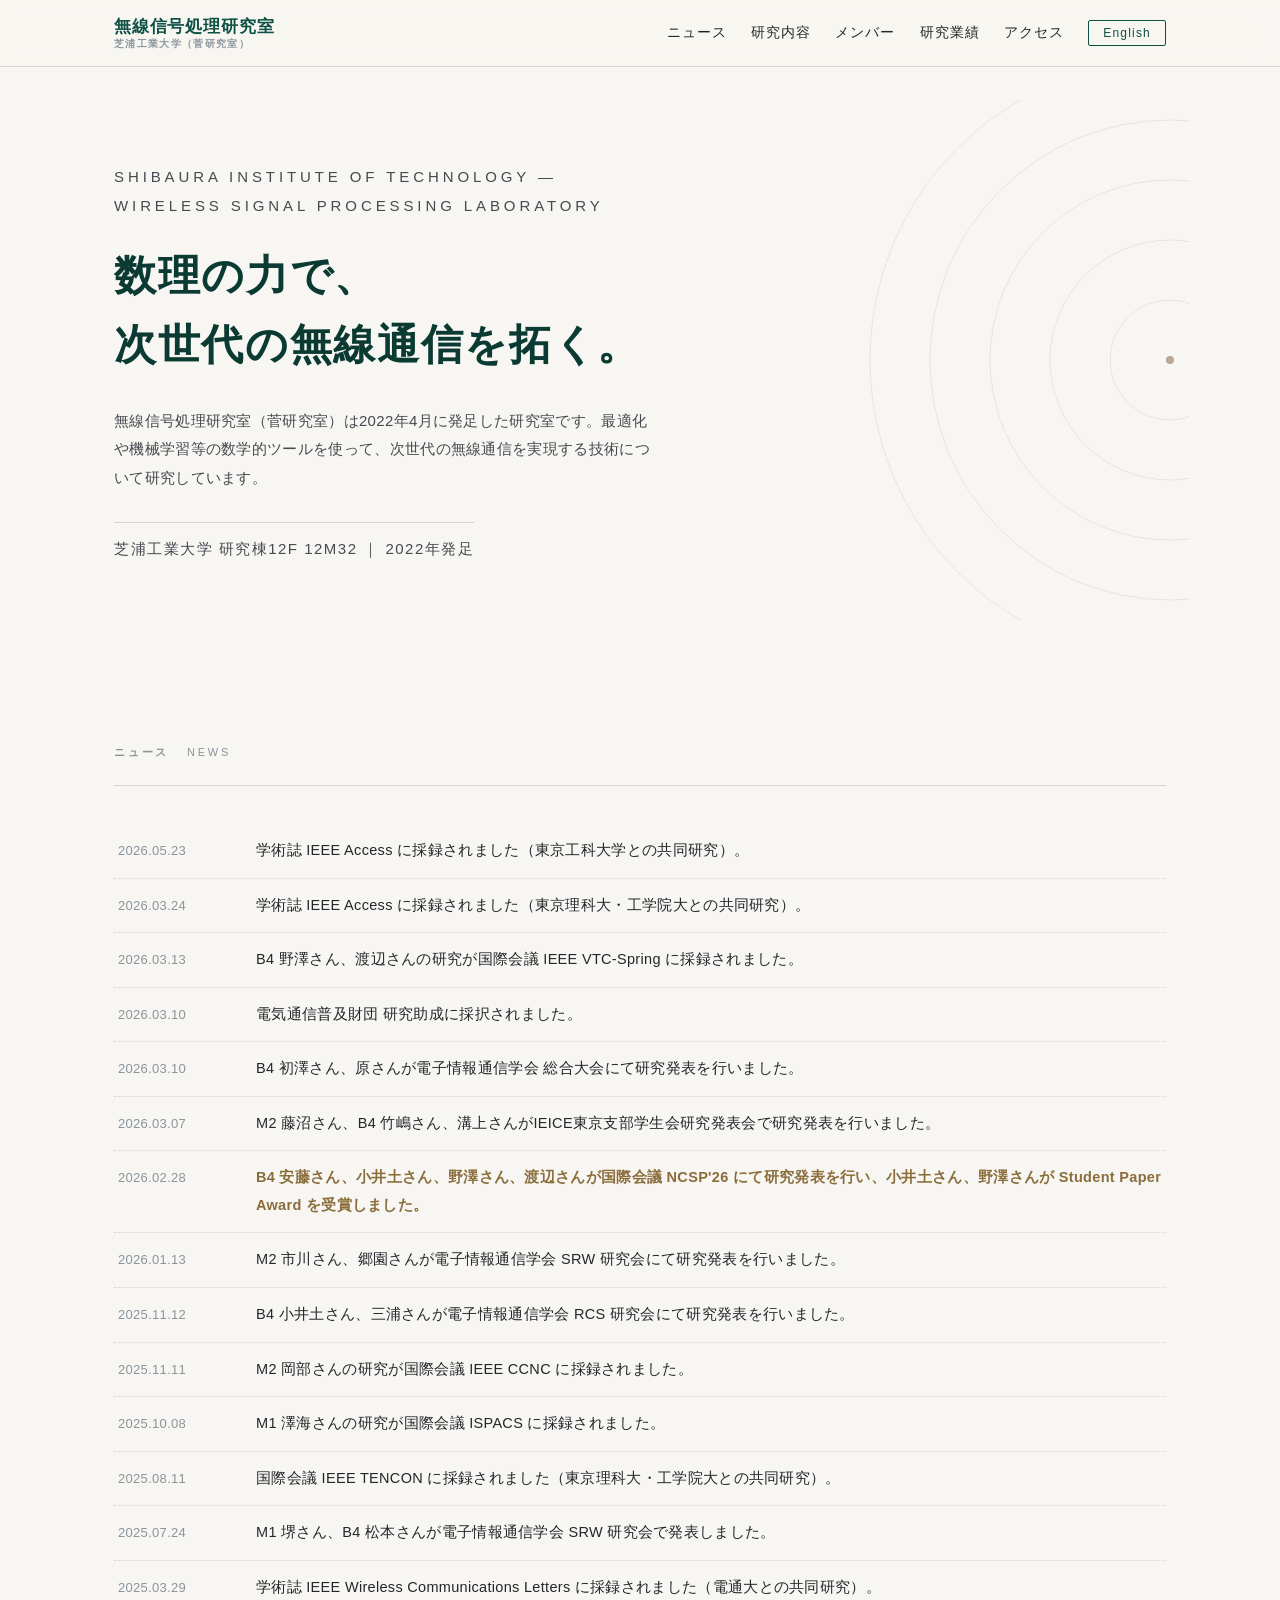
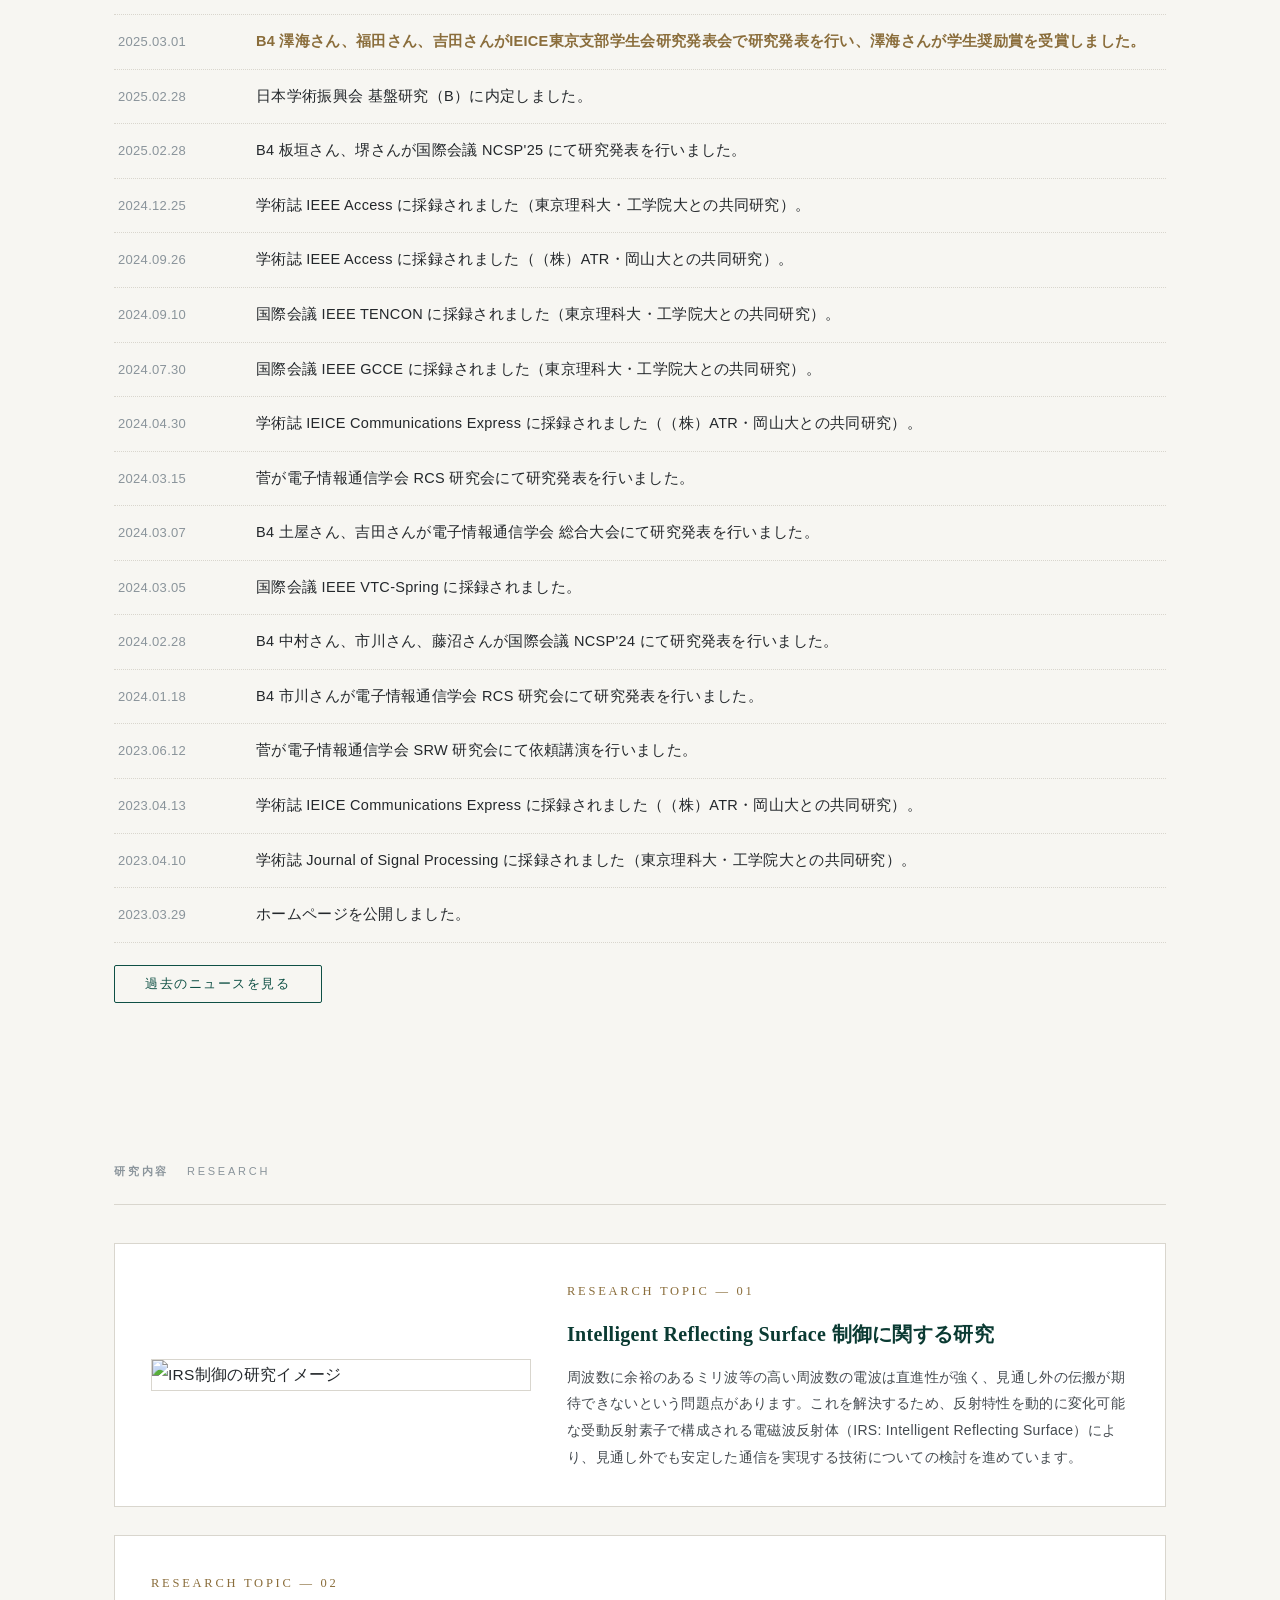
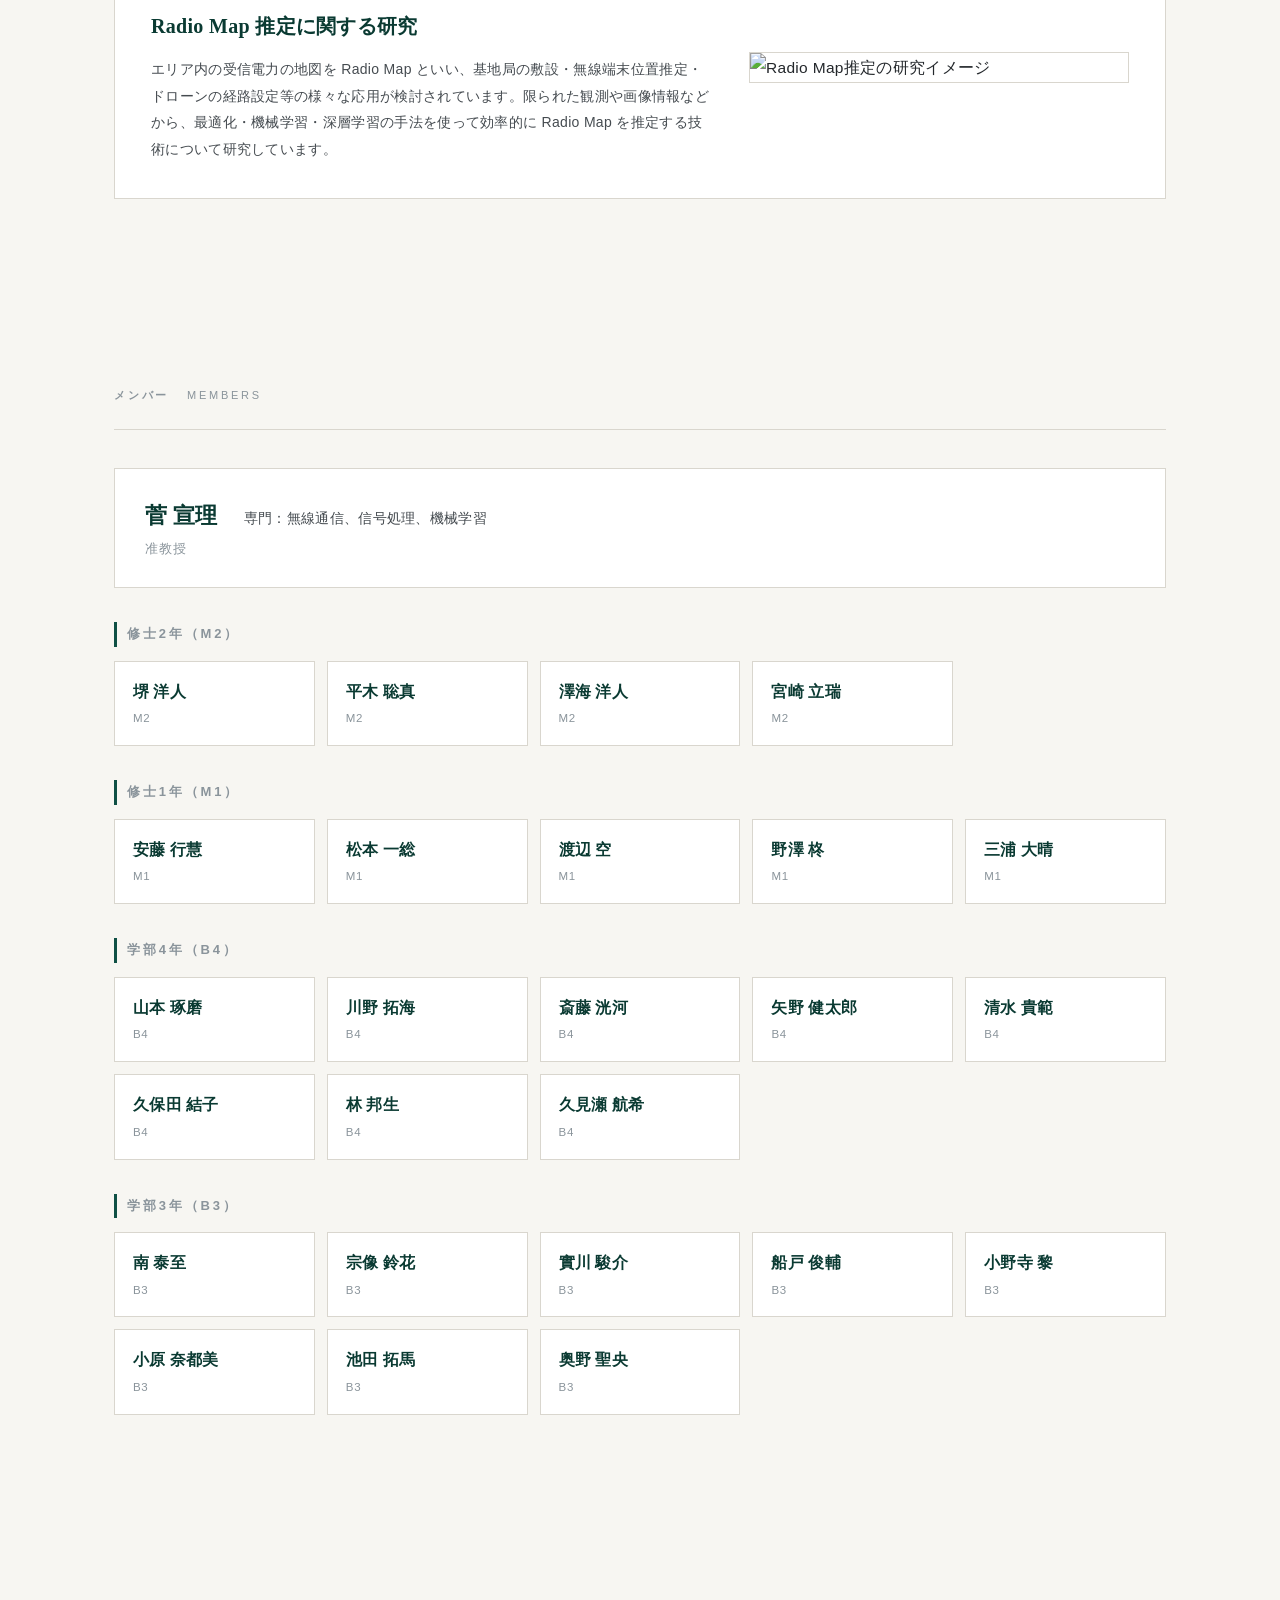
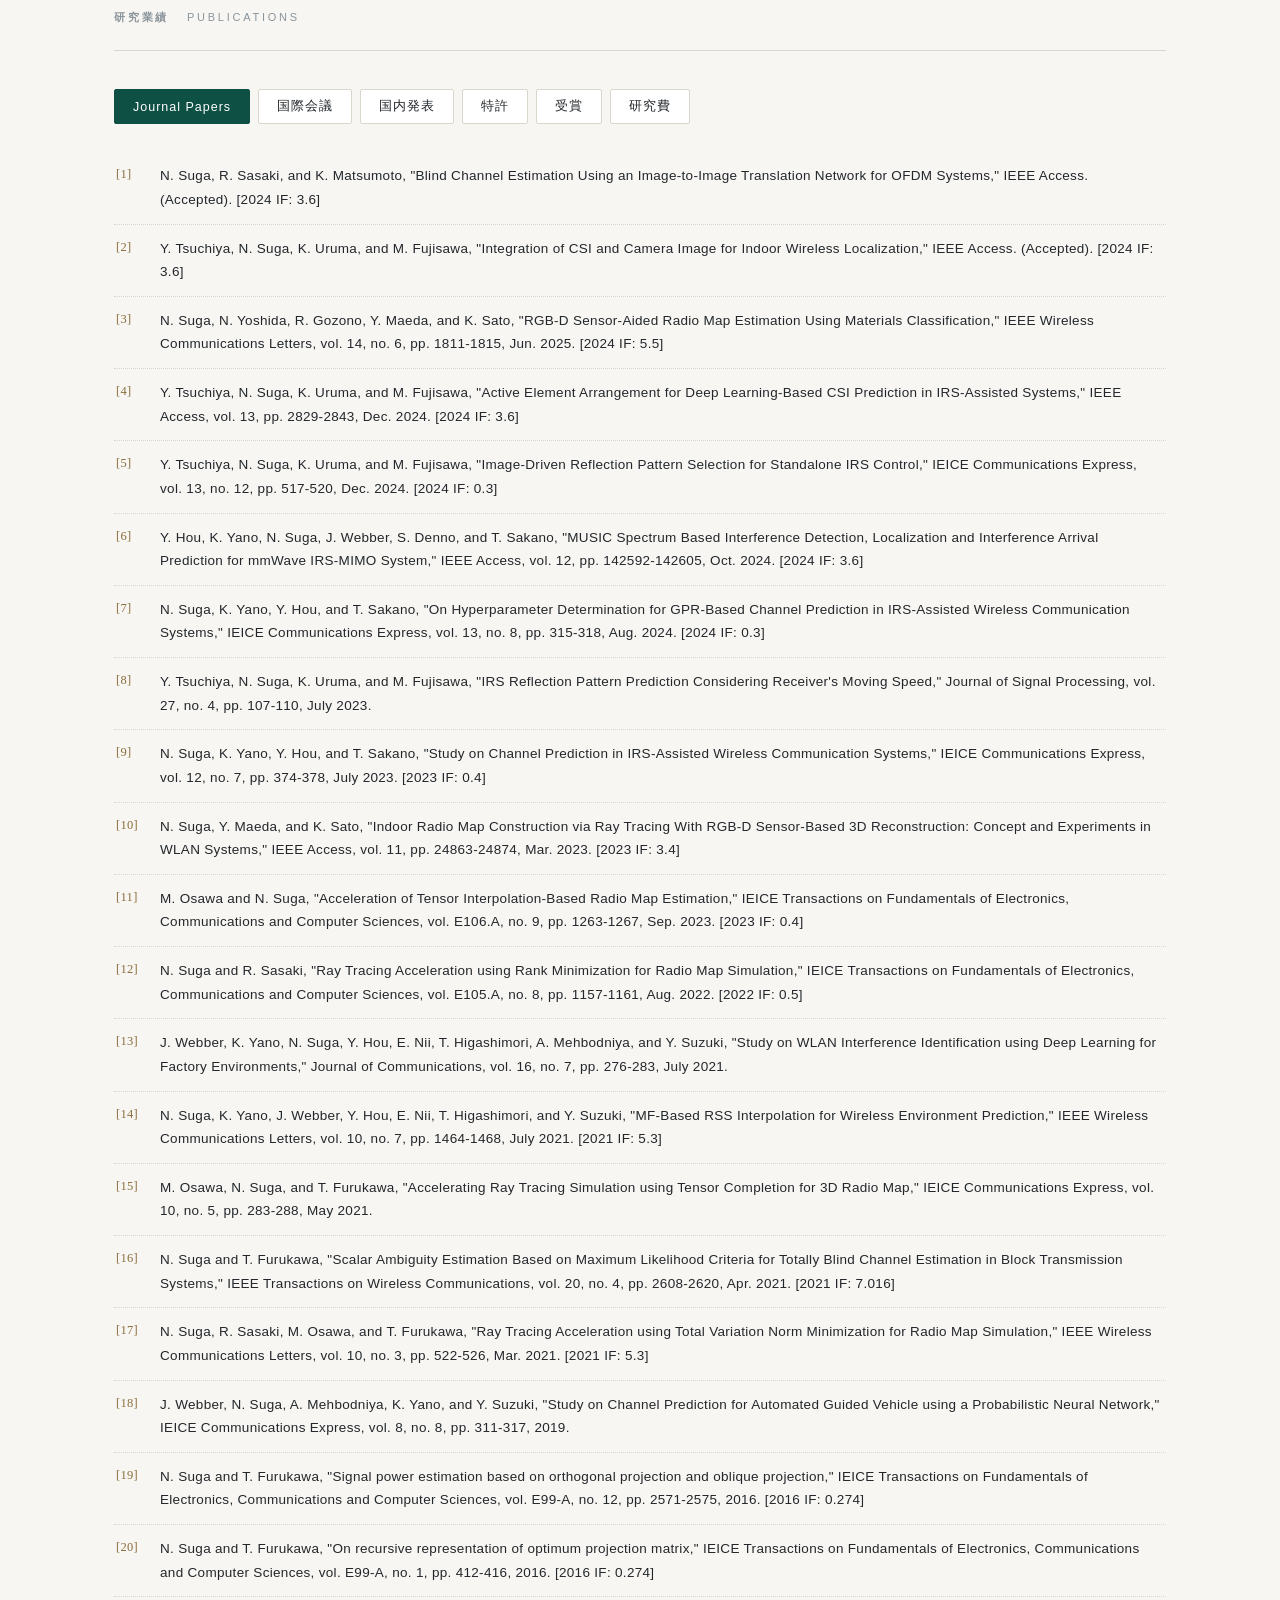
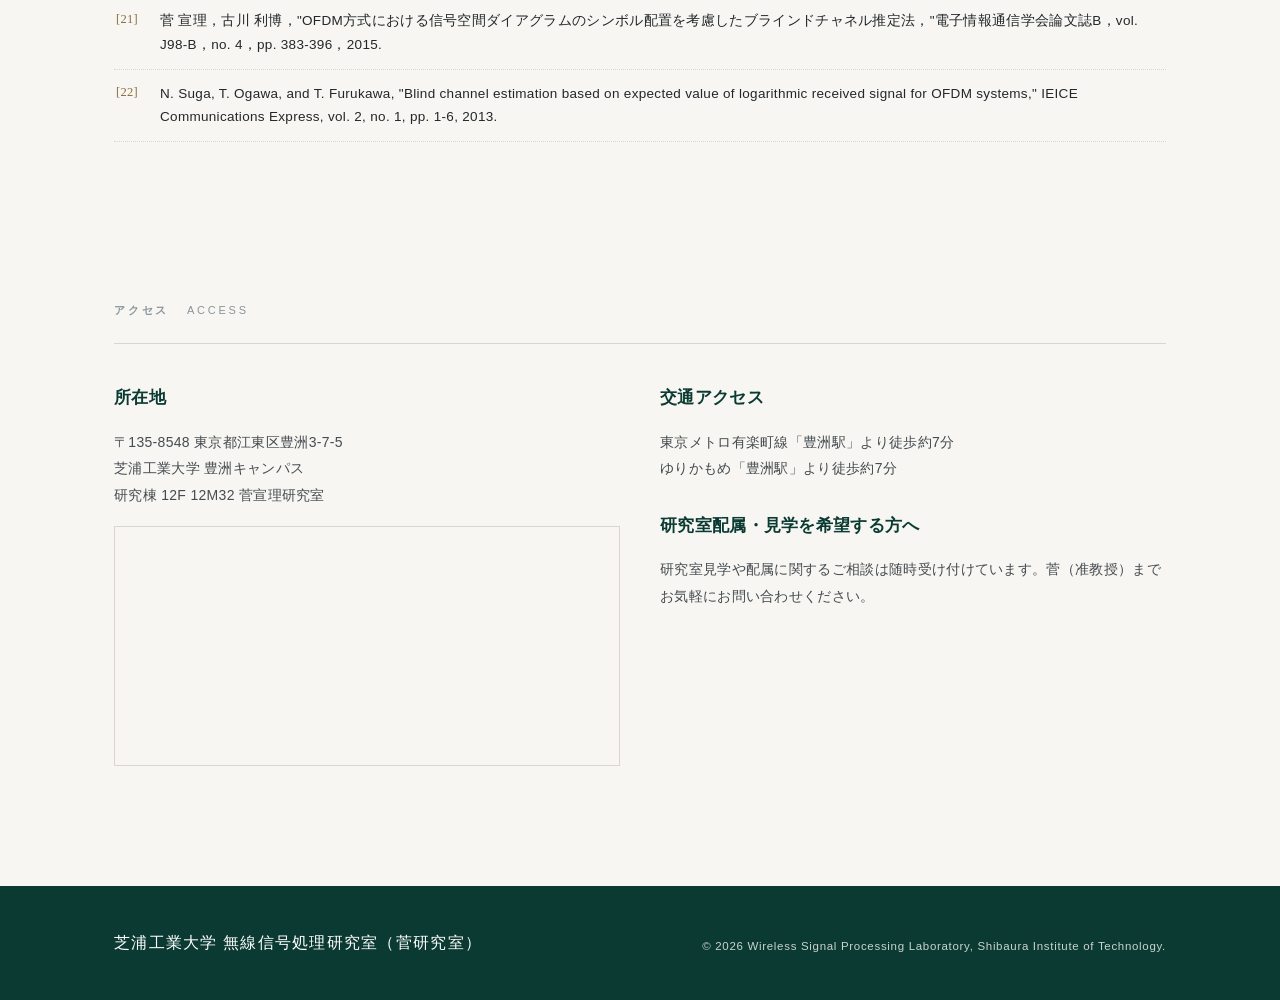
==== index.html @ 485e4f96 "Add files via upload" ====
<!DOCTYPE html>
<html lang="ja" data-lang="ja">
<head>
<meta charset="UTF-8">
<meta name="viewport" content="width=device-width, initial-scale=1.0">
<title>芝浦工業大学 無線信号処理研究室（菅研究室）| SIT Wireless Signal Processing Laboratory</title>
<meta name="description" content="芝浦工業大学 無線信号処理研究室（菅研究室）。最適化や機械学習等の数学的ツールを使って次世代の無線通信を実現する技術について研究しています。">
<style>
  :root{
    --ink:#23272b;
    --paper:#f7f6f2;
    --green:#0f5045;        /* 深緑（芝浦工大カラー系） */
    --green-deep:#0a3a32;
    --mist:#8a949b;
    --line:#d9d6ce;
    --accent:#8a6d3b;       /* 金茶 */
    --max:1100px;
    --serif:"Shippori Mincho","Yu Mincho","YuMincho","Hiragino Mincho ProN","MS PMincho",serif;
    --sans:"Hiragino Kaku Gothic ProN","Yu Gothic","YuGothic","Meiryo",-apple-system,sans-serif;
  }
  *{margin:0;padding:0;box-sizing:border-box}
  html{scroll-behavior:smooth}
  body{font-family:var(--sans);color:var(--ink);background:var(--paper);line-height:1.9;font-size:15.5px;letter-spacing:.02em}

  html[data-lang="ja"] .en{display:none}
  html[data-lang="en"] .jp{display:none}

  header{position:sticky;top:0;z-index:50;background:rgba(247,246,242,.93);backdrop-filter:blur(8px);border-bottom:1px solid var(--line)}
  .header-inner{max-width:var(--max);margin:0 auto;padding:0 24px;height:66px;display:flex;align-items:center;justify-content:space-between;gap:12px}
  .brand{font-family:var(--serif);font-weight:600;font-size:16.5px;color:var(--green);text-decoration:none;letter-spacing:.05em;line-height:1.3}
  .brand small{display:block;font-size:9.5px;color:var(--mist);letter-spacing:.14em;font-family:var(--sans)}
  nav{display:flex;align-items:center;gap:24px}
  nav a{color:var(--ink);text-decoration:none;font-size:13.5px;letter-spacing:.08em;position:relative;padding:4px 0;white-space:nowrap}
  nav a::after{content:"";position:absolute;left:0;bottom:0;width:0;height:1px;background:var(--green);transition:width .25s}
  nav a:hover::after,nav a:focus-visible::after{width:100%}
  .lang-btn{border:1px solid var(--green);background:none;color:var(--green);font-size:12px;padding:5px 14px;cursor:pointer;letter-spacing:.1em;border-radius:2px;font-family:var(--sans);transition:background .2s,color .2s}
  .lang-btn:hover{background:var(--green);color:#fff}
  .menu-btn{display:none;background:none;border:none;font-size:22px;color:var(--green);cursor:pointer}

  /* hero with radio-wave arcs */
  .hero{position:relative;max-width:var(--max);margin:0 auto;padding:96px 24px 90px;overflow:hidden}
  .hero-arcs{position:absolute;right:-60px;top:50%;transform:translateY(-50%);width:520px;height:520px;pointer-events:none;opacity:.55}
  .hero-arcs circle{fill:none;stroke:var(--line);stroke-width:1}
  .hero-arcs .dot{fill:var(--accent);stroke:none}
  .hero-eyebrow{font-size:11.5px;letter-spacing:.26em;color:var(--accent);margin-bottom:22px}
  .hero h1{font-family:var(--serif);font-weight:600;font-size:clamp(27px,4.4vw,42px);line-height:1.65;color:var(--green-deep);letter-spacing:.04em;margin-bottom:26px;position:relative}
  .hero p{max-width:36em;color:#454b50;font-size:15px;position:relative}
  .hero-meta{margin-top:30px;font-size:12.5px;color:var(--mist);letter-spacing:.1em;border-top:1px solid var(--line);display:inline-block;padding-top:12px;position:relative}

  section{max-width:var(--max);margin:0 auto;padding:70px 24px}
  .sec-head{display:flex;align-items:baseline;gap:18px;margin-bottom:38px;border-bottom:1px solid var(--line);padding-bottom:14px}
  .sec-head h2{font-family:var(--serif);font-weight:600;font-size:25px;color:var(--green-deep);letter-spacing:.08em}
  .sec-head span{font-size:11px;letter-spacing:.25em;color:var(--mist)}

  /* news */
  .news-list{list-style:none}
  .news-list li{display:grid;grid-template-columns:120px 1fr;gap:18px;padding:13px 4px;border-bottom:1px dotted var(--line);align-items:baseline;font-size:14.5px}
  .news-date{font-size:13px;color:var(--mist);font-variant-numeric:tabular-nums;white-space:nowrap}
  .news-award{color:var(--accent);font-weight:600}
  .news-more{display:none}
  .news-list.expanded .news-more{display:grid}
  .more-btn{margin-top:22px;border:1px solid var(--green);background:none;color:var(--green);font-size:13px;padding:9px 30px;cursor:pointer;letter-spacing:.12em;border-radius:2px;font-family:var(--sans);transition:background .2s,color .2s}
  .more-btn:hover{background:var(--green);color:#fff}

  /* research */
  .research-item{display:grid;grid-template-columns:1fr 380px;gap:36px;align-items:center;background:#fff;border:1px solid var(--line);padding:36px;margin-bottom:28px}
  .research-item:nth-child(even){grid-template-columns:380px 1fr}
  .research-item:nth-child(even) .r-text{order:2}
  .research-item:nth-child(even) .r-img{order:1}
  .r-text .r-num{font-family:var(--serif);color:var(--accent);font-size:12.5px;letter-spacing:.22em;margin-bottom:14px}
  .r-text h3{font-family:var(--serif);font-size:20px;color:var(--green-deep);margin-bottom:14px;line-height:1.6;font-weight:600}
  .r-text p{font-size:14px;color:#454b50}
  .r-img img{width:100%;height:auto;display:block;border:1px solid var(--line)}

  /* members */
  .member-group{margin-bottom:34px}
  .member-group h3{font-size:13px;letter-spacing:.22em;color:var(--mist);margin-bottom:14px;font-weight:600;border-left:3px solid var(--green);padding-left:10px}
  .member-grid{display:grid;grid-template-columns:repeat(auto-fill,minmax(190px,1fr));gap:12px}
  .m-card{background:#fff;border:1px solid var(--line);padding:15px 18px}
  .m-card .m-name{font-family:var(--serif);font-size:15.5px;color:var(--green-deep);font-weight:600}
  .m-card .m-role{font-size:11.5px;color:var(--mist);margin-top:2px;letter-spacing:.06em}
  .faculty-card{background:#fff;border:1px solid var(--line);padding:26px 30px;margin-bottom:34px;display:flex;gap:26px;align-items:baseline;flex-wrap:wrap}
  .faculty-card .f-name{font-family:var(--serif);font-size:22px;color:var(--green-deep);font-weight:600}
  .faculty-card .f-role{font-size:13px;color:var(--mist);letter-spacing:.08em}

  /* publications tabs */
  .tabs{display:flex;flex-wrap:wrap;gap:8px;margin-bottom:28px}
  .tab-btn{border:1px solid var(--line);background:#fff;color:var(--ink);font-size:12.5px;padding:8px 18px;cursor:pointer;letter-spacing:.08em;border-radius:2px;font-family:var(--sans);transition:all .2s}
  .tab-btn:hover{border-color:var(--green)}
  .tab-btn.active{background:var(--green);border-color:var(--green);color:#fff}
  .tab-panel{display:none}
  .tab-panel.active{display:block}
  .pub-list{list-style:none;counter-reset:pub}
  .pub-list li{padding:12px 4px 12px 46px;border-bottom:1px dotted var(--line);position:relative;font-size:13.5px;line-height:1.75}
  .pub-list li::before{counter-increment:pub;content:"["counter(pub)"]";position:absolute;left:2px;color:var(--accent);font-family:var(--serif);font-size:12.5px}
  .pub-list .award-mark{color:var(--accent);font-weight:600}
  .pub-note{font-size:12.5px;color:var(--mist);margin-bottom:16px}
  .plain-list{list-style:none}
  .plain-list li{padding:12px 4px;border-bottom:1px dotted var(--line);font-size:13.5px;line-height:1.75}

  /* access */
  .access-grid{display:grid;grid-template-columns:1fr 1fr;gap:40px}
  .access-block h3{font-family:var(--serif);font-size:17px;color:var(--green-deep);margin-bottom:14px;font-weight:600}
  .access-block p{font-size:14px;color:#454b50}
  .map-frame{margin-top:18px;border:1px solid var(--line);width:100%;height:240px}

  footer{background:var(--green-deep);color:#c9d4d0;margin-top:40px}
  .footer-inner{max-width:var(--max);margin:0 auto;padding:42px 24px;display:flex;justify-content:space-between;align-items:flex-end;flex-wrap:wrap;gap:20px}
  .footer-inner .f-brand{font-family:var(--serif);color:#fff;font-size:16px;letter-spacing:.08em}
  .footer-inner small{font-size:11.5px;letter-spacing:.06em}

  .reveal{opacity:0;transform:translateY(14px);transition:opacity .6s ease,transform .6s ease}
  .reveal.visible{opacity:1;transform:none}
  @media (prefers-reduced-motion:reduce){
    .reveal{opacity:1;transform:none;transition:none}
    html{scroll-behavior:auto}
  }

  @media (max-width:860px){
    nav{position:fixed;inset:66px 0 auto 0;background:var(--paper);flex-direction:column;gap:0;border-bottom:1px solid var(--line);display:none;padding:8px 0;align-items:stretch}
    nav.open{display:flex}
    nav a{padding:14px 24px;width:100%}
    .menu-btn{display:block}
    .lang-btn{margin:12px 24px}
    .hero{padding:64px 24px}
    .hero-arcs{opacity:.25}
    .research-item,.research-item:nth-child(even){grid-template-columns:1fr}
    .research-item:nth-child(even) .r-text{order:1}
    .research-item:nth-child(even) .r-img{order:2}
    .access-grid{grid-template-columns:1fr}
    .news-list li{grid-template-columns:1fr}
  }
</style>
</head>
<body>

<header>
  <div class="header-inner">
    <a class="brand" href="#top">
      <span class="jp">無線信号処理研究室</span><span class="en">Wireless Signal Processing Lab</span>
      <small><span class="jp">芝浦工業大学（菅研究室）</span><span class="en">Shibaura Institute of Technology — Suga Lab</span></small>
    </a>
    <button class="menu-btn" aria-label="menu" onclick="document.querySelector('nav').classList.toggle('open')">☰</button>
    <nav>
      <a href="#news"><span class="jp">ニュース</span><span class="en">News</span></a>
      <a href="#research"><span class="jp">研究内容</span><span class="en">Research</span></a>
      <a href="#members"><span class="jp">メンバー</span><span class="en">Members</span></a>
      <a href="#publications"><span class="jp">研究業績</span><span class="en">Publications</span></a>
      <a href="#access"><span class="jp">アクセス</span><span class="en">Access</span></a>
      <button class="lang-btn" onclick="toggleLang()"><span class="jp">English</span><span class="en">日本語</span></button>
    </nav>
  </div>
</header>

<main id="top">

  <div class="hero">
    <svg class="hero-arcs" viewBox="0 0 520 520" aria-hidden="true">
      <circle cx="440" cy="260" r="60"/>
      <circle cx="440" cy="260" r="120"/>
      <circle cx="440" cy="260" r="180"/>
      <circle cx="440" cy="260" r="240"/>
      <circle cx="440" cy="260" r="300"/>
      <circle class="dot" cx="440" cy="260" r="4"/>
    </svg>
    <p class="hero-eyebrow">SHIBAURA INSTITUTE OF TECHNOLOGY — WIRELESS SIGNAL PROCESSING LABORATORY</p>
    <h1>
      <span class="jp">数理の力で、<br>次世代の無線通信を拓く。</span>
      <span class="en">Advancing next-generation wireless<br>through mathematical tools.</span>
    </h1>
    <p>
      <span class="jp">無線信号処理研究室（菅研究室）は2022年4月に発足した研究室です。最適化や機械学習等の数学的ツールを使って、次世代の無線通信を実現する技術について研究しています。</span>
      <span class="en">The Wireless Signal Processing Laboratory (Suga Lab) was established in April 2022. We study technologies for realizing next-generation wireless communications using mathematical tools such as optimization and machine learning.</span>
    </p>
    <p class="hero-meta"><span class="jp">芝浦工業大学 研究棟12F 12M32 ｜ 2022年発足</span><span class="en">Research Bldg. 12F, Room 12M32, Shibaura Institute of Technology | Est. 2022</span></p>
  </div>

  <section id="news" class="reveal">
    <div class="sec-head"><h2><span class="jp">ニュース</span><span class="en">News</span></h2><span>NEWS</span></div>
    <ul class="news-list" id="newsList">
      <li><span class="news-date">2026.05.23</span><span><span class="jp">学術誌 IEEE Access に採録されました（東京工科大学との共同研究）。</span><span class="en">A paper was accepted for publication in IEEE Access (joint work with Tokyo University of Technology).</span></span></li>
      <li><span class="news-date">2026.03.24</span><span><span class="jp">学術誌 IEEE Access に採録されました（東京理科大・工学院大との共同研究）。</span><span class="en">A paper was accepted for publication in IEEE Access (joint work with Tokyo University of Science and Kogakuin University).</span></span></li>
      <li><span class="news-date">2026.03.13</span><span><span class="jp">B4 野澤さん、渡辺さんの研究が国際会議 IEEE VTC-Spring に採録されました。</span><span class="en">Research by Nozawa and Watanabe (B4) was accepted at IEEE VTC-Spring.</span></span></li>
      <li><span class="news-date">2026.03.10</span><span><span class="jp">電気通信普及財団 研究助成に採択されました。</span><span class="en">A research grant from the Telecommunications Advancement Foundation was awarded.</span></span></li>
      <li><span class="news-date">2026.03.10</span><span><span class="jp">B4 初澤さん、原さんが電子情報通信学会 総合大会にて研究発表を行いました。</span><span class="en">Hatsuzawa and Hara (B4) presented at the IEICE General Conference.</span></span></li>
      <li><span class="news-date">2026.03.07</span><span><span class="jp">M2 藤沼さん、B4 竹嶋さん、溝上さんがIEICE東京支部学生会研究発表会で研究発表を行いました。</span><span class="en">Fujinuma (M2), Takeshima and Mizokami (B4) presented at the IEICE Tokyo Branch Student Workshop.</span></span></li>
      <li><span class="news-date">2026.02.28</span><span class="news-award"><span class="jp">B4 安藤さん、小井土さん、野澤さん、渡辺さんが国際会議 NCSP'26 にて研究発表を行い、小井土さん、野澤さんが Student Paper Award を受賞しました。</span><span class="en">Ando, Koido, Nozawa and Watanabe (B4) presented at NCSP'26; Koido and Nozawa received Student Paper Awards.</span></span></li>
      <li><span class="news-date">2026.01.13</span><span><span class="jp">M2 市川さん、郷園さんが電子情報通信学会 SRW 研究会にて研究発表を行いました。</span><span class="en">Ichikawa and Gozono (M2) presented at the IEICE SRW Technical Committee.</span></span></li>
      <li class="news-more"><span class="news-date">2025.11.12</span><span><span class="jp">B4 小井土さん、三浦さんが電子情報通信学会 RCS 研究会にて研究発表を行いました。</span><span class="en">Koido and Miura (B4) presented at the IEICE RCS Technical Committee.</span></span></li>
      <li class="news-more"><span class="news-date">2025.11.11</span><span><span class="jp">M2 岡部さんの研究が国際会議 IEEE CCNC に採録されました。</span><span class="en">Research by Okabe (M2) was accepted at IEEE CCNC.</span></span></li>
      <li class="news-more"><span class="news-date">2025.10.08</span><span><span class="jp">M1 澤海さんの研究が国際会議 ISPACS に採録されました。</span><span class="en">Research by Somi (M1) was accepted at ISPACS.</span></span></li>
      <li class="news-more"><span class="news-date">2025.08.11</span><span><span class="jp">国際会議 IEEE TENCON に採録されました（東京理科大・工学院大との共同研究）。</span><span class="en">A paper was accepted at IEEE TENCON (joint work with Tokyo University of Science and Kogakuin University).</span></span></li>
      <li class="news-more"><span class="news-date">2025.07.24</span><span><span class="jp">M1 堺さん、B4 松本さんが電子情報通信学会 SRW 研究会で発表しました。</span><span class="en">Sakai (M1) and Matsumoto (B4) presented at the IEICE SRW Technical Committee.</span></span></li>
      <li class="news-more"><span class="news-date">2025.03.29</span><span><span class="jp">学術誌 IEEE Wireless Communications Letters に採録されました（電通大との共同研究）。</span><span class="en">A paper was accepted in IEEE Wireless Communications Letters (joint work with UEC).</span></span></li>
      <li class="news-more"><span class="news-date">2025.03.01</span><span class="news-award"><span class="jp">B4 澤海さん、福田さん、吉田さんがIEICE東京支部学生会研究発表会で研究発表を行い、澤海さんが学生奨励賞を受賞しました。</span><span class="en">Somi, Fukuda and Yoshida (B4) presented at the IEICE Tokyo Branch Student Workshop; Somi received the Student Encouragement Award.</span></span></li>
      <li class="news-more"><span class="news-date">2025.02.28</span><span><span class="jp">日本学術振興会 基盤研究（B）に内定しました。</span><span class="en">A JSPS Grant-in-Aid for Scientific Research (B) was informally awarded.</span></span></li>
      <li class="news-more"><span class="news-date">2025.02.28</span><span><span class="jp">B4 板垣さん、堺さんが国際会議 NCSP'25 にて研究発表を行いました。</span><span class="en">Itagaki and Sakai (B4) presented at NCSP'25.</span></span></li>
      <li class="news-more"><span class="news-date">2024.12.25</span><span><span class="jp">学術誌 IEEE Access に採録されました（東京理科大・工学院大との共同研究）。</span><span class="en">A paper was accepted in IEEE Access (joint work with Tokyo University of Science and Kogakuin University).</span></span></li>
      <li class="news-more"><span class="news-date">2024.09.26</span><span><span class="jp">学術誌 IEEE Access に採録されました（（株）ATR・岡山大との共同研究）。</span><span class="en">A paper was accepted in IEEE Access (joint work with ATR and Okayama University).</span></span></li>
      <li class="news-more"><span class="news-date">2024.09.10</span><span><span class="jp">国際会議 IEEE TENCON に採録されました（東京理科大・工学院大との共同研究）。</span><span class="en">A paper was accepted at IEEE TENCON (joint work with Tokyo University of Science and Kogakuin University).</span></span></li>
      <li class="news-more"><span class="news-date">2024.07.30</span><span><span class="jp">国際会議 IEEE GCCE に採録されました（東京理科大・工学院大との共同研究）。</span><span class="en">A paper was accepted at IEEE GCCE (joint work with Tokyo University of Science and Kogakuin University).</span></span></li>
      <li class="news-more"><span class="news-date">2024.04.30</span><span><span class="jp">学術誌 IEICE Communications Express に採録されました（（株）ATR・岡山大との共同研究）。</span><span class="en">A paper was accepted in IEICE Communications Express (joint work with ATR and Okayama University).</span></span></li>
      <li class="news-more"><span class="news-date">2024.03.15</span><span><span class="jp">菅が電子情報通信学会 RCS 研究会にて研究発表を行いました。</span><span class="en">Prof. Suga presented at the IEICE RCS Technical Committee.</span></span></li>
      <li class="news-more"><span class="news-date">2024.03.07</span><span><span class="jp">B4 土屋さん、吉田さんが電子情報通信学会 総合大会にて研究発表を行いました。</span><span class="en">Tsuchiya and Yoshida (B4) presented at the IEICE General Conference.</span></span></li>
      <li class="news-more"><span class="news-date">2024.03.05</span><span><span class="jp">国際会議 IEEE VTC-Spring に採録されました。</span><span class="en">A paper was accepted at IEEE VTC-Spring.</span></span></li>
      <li class="news-more"><span class="news-date">2024.02.28</span><span><span class="jp">B4 中村さん、市川さん、藤沼さんが国際会議 NCSP'24 にて研究発表を行いました。</span><span class="en">Nakamura, Ichikawa and Fujinuma (B4) presented at NCSP'24.</span></span></li>
      <li class="news-more"><span class="news-date">2024.01.18</span><span><span class="jp">B4 市川さんが電子情報通信学会 RCS 研究会にて研究発表を行いました。</span><span class="en">Ichikawa (B4) presented at the IEICE RCS Technical Committee.</span></span></li>
      <li class="news-more"><span class="news-date">2023.06.12</span><span><span class="jp">菅が電子情報通信学会 SRW 研究会にて依頼講演を行いました。</span><span class="en">Prof. Suga gave an invited talk at the IEICE SRW Technical Committee.</span></span></li>
      <li class="news-more"><span class="news-date">2023.04.13</span><span><span class="jp">学術誌 IEICE Communications Express に採録されました（（株）ATR・岡山大との共同研究）。</span><span class="en">A paper was accepted in IEICE Communications Express (joint work with ATR and Okayama University).</span></span></li>
      <li class="news-more"><span class="news-date">2023.04.10</span><span><span class="jp">学術誌 Journal of Signal Processing に採録されました（東京理科大・工学院大との共同研究）。</span><span class="en">A paper was accepted in the Journal of Signal Processing (joint work with Tokyo University of Science and Kogakuin University).</span></span></li>
      <li class="news-more"><span class="news-date">2023.03.29</span><span><span class="jp">ホームページを公開しました。</span><span class="en">Our website was launched.</span></span></li>
    </ul>
    <button class="more-btn" id="newsMoreBtn" onclick="toggleNews()"><span class="jp">過去のニュースを見る</span><span class="en">Show older news</span></button>
  </section>

  <section id="research" class="reveal">
    <div class="sec-head"><h2><span class="jp">研究内容</span><span class="en">Research</span></h2><span>RESEARCH</span></div>

    <div class="research-item">
      <div class="r-text">
        <div class="r-num">RESEARCH TOPIC — 01</div>
        <h3><span class="jp">Intelligent Reflecting Surface 制御に関する研究</span><span class="en">Intelligent Reflecting Surface (IRS) Control</span></h3>
        <p>
          <span class="jp">周波数に余裕のあるミリ波等の高い周波数の電波は直進性が強く、見通し外の伝搬が期待できないという問題点があります。これを解決するため、反射特性を動的に変化可能な受動反射素子で構成される電磁波反射体（IRS: Intelligent Reflecting Surface）により、見通し外でも安定した通信を実現する技術についての検討を進めています。</span>
          <span class="en">High-frequency radio waves such as millimeter waves offer abundant spectrum but propagate in nearly straight lines, making non-line-of-sight communication difficult. To solve this, we study techniques that use an Intelligent Reflecting Surface (IRS) — a reflector composed of passive elements whose reflection characteristics can be dynamically controlled — to realize stable communication even in non-line-of-sight conditions.</span>
        </p>
      </div>
      <div class="r-img">
        <img src="https://lh3.googleusercontent.com/sitesv/[base64]w1280" alt="IRS制御の研究イメージ" loading="lazy">
      </div>
    </div>

    <div class="research-item">
      <div class="r-text">
        <div class="r-num">RESEARCH TOPIC — 02</div>
        <h3><span class="jp">Radio Map 推定に関する研究</span><span class="en">Radio Map Estimation</span></h3>
        <p>
          <span class="jp">エリア内の受信電力の地図を Radio Map といい、基地局の敷設・無線端末位置推定・ドローンの経路設定等の様々な応用が検討されています。限られた観測や画像情報などから、最適化・機械学習・深層学習の手法を使って効率的に Radio Map を推定する技術について研究しています。</span>
          <span class="en">A radio map is a map of received signal power within an area, with applications such as base station deployment, wireless terminal localization, and drone path planning. We study techniques for efficiently estimating radio maps from limited observations and visual information, using optimization, machine learning, and deep learning.</span>
        </p>
      </div>
      <div class="r-img">
        <img src="https://lh3.googleusercontent.com/sitesv/[base64]w1280" alt="Radio Map推定の研究イメージ" loading="lazy">
      </div>
    </div>
  </section>

  <section id="members" class="reveal">
    <div class="sec-head"><h2><span class="jp">メンバー</span><span class="en">Members</span></h2><span>MEMBERS</span></div>

    <div class="faculty-card">
      <div>
        <div class="f-name"><span class="jp">菅 宣理</span><span class="en">Norisato Suga</span></div>
        <div class="f-role"><span class="jp">准教授</span><span class="en">Associate Professor</span></div>
      </div>
      <div style="font-size:13.5px;color:#454b50">
        <span class="jp">専門：無線通信、信号処理、機械学習</span>
        <span class="en">Research interests: wireless communications, signal processing, machine learning</span>
      </div>
    </div>

    <div class="member-group">
      <h3><span class="jp">修士2年（M2）</span><span class="en">MASTER'S STUDENTS — M2</span></h3>
      <div class="member-grid">
        <div class="m-card"><div class="m-name"><span class="jp">堺 洋人</span><span class="en">Hiroto Sakai</span></div><div class="m-role">M2</div></div>
        <div class="m-card"><div class="m-name"><span class="jp">平木 聡真</span><span class="en">Soma Hiraki</span></div><div class="m-role">M2</div></div>
        <div class="m-card"><div class="m-name"><span class="jp">澤海 洋人</span><span class="en">Hiroto Somi</span></div><div class="m-role">M2</div></div>
        <div class="m-card"><div class="m-name"><span class="jp">宮崎 立瑞</span><span class="en">Ritsuki Miyazaki</span></div><div class="m-role">M2</div></div>
      </div>
    </div>

    <div class="member-group">
      <h3><span class="jp">修士1年（M1）</span><span class="en">MASTER'S STUDENTS — M1</span></h3>
      <div class="member-grid">
        <div class="m-card"><div class="m-name"><span class="jp">安藤 行慧</span><span class="en">Yukie Ando</span></div><div class="m-role">M1</div></div>
        <div class="m-card"><div class="m-name"><span class="jp">松本 一総</span><span class="en">Kazusa Matsumoto</span></div><div class="m-role">M1</div></div>
        <div class="m-card"><div class="m-name"><span class="jp">渡辺 空</span><span class="en">Sora Watanabe</span></div><div class="m-role">M1</div></div>
        <div class="m-card"><div class="m-name"><span class="jp">野澤 柊</span><span class="en">Shu Nozawa</span></div><div class="m-role">M1</div></div>
        <div class="m-card"><div class="m-name"><span class="jp">三浦 大晴</span><span class="en">Taisei Miura</span></div><div class="m-role">M1</div></div>
      </div>
    </div>

    <div class="member-group">
      <h3><span class="jp">学部4年（B4）</span><span class="en">UNDERGRADUATES — B4</span></h3>
      <div class="member-grid">
        <div class="m-card"><div class="m-name"><span class="jp">山本 琢磨</span><span class="en">Takuma Yamamoto</span></div><div class="m-role">B4</div></div>
        <div class="m-card"><div class="m-name"><span class="jp">川野 拓海</span><span class="en">Takumi Kawano</span></div><div class="m-role">B4</div></div>
        <div class="m-card"><div class="m-name"><span class="jp">斎藤 洸河</span><span class="en">Koga Saito</span></div><div class="m-role">B4</div></div>
        <div class="m-card"><div class="m-name"><span class="jp">矢野 健太郎</span><span class="en">Kentaro Yano</span></div><div class="m-role">B4</div></div>
        <div class="m-card"><div class="m-name"><span class="jp">清水 貴範</span><span class="en">Takanori Shimizu</span></div><div class="m-role">B4</div></div>
        <div class="m-card"><div class="m-name"><span class="jp">久保田 結子</span><span class="en">Yuiko Kubota</span></div><div class="m-role">B4</div></div>
        <div class="m-card"><div class="m-name"><span class="jp">林 邦生</span><span class="en">Kunio Hayashi</span></div><div class="m-role">B4</div></div>
        <div class="m-card"><div class="m-name"><span class="jp">久見瀬 航希</span><span class="en">Koki Kumise</span></div><div class="m-role">B4</div></div>
      </div>
    </div>

    <div class="member-group">
      <h3><span class="jp">学部3年（B3）</span><span class="en">UNDERGRADUATES — B3</span></h3>
      <div class="member-grid">
        <div class="m-card"><div class="m-name"><span class="jp">南 泰至</span><span class="en">Taishi Minami</span></div><div class="m-role">B3</div></div>
        <div class="m-card"><div class="m-name"><span class="jp">宗像 鈴花</span><span class="en">Suzuka Munakata</span></div><div class="m-role">B3</div></div>
        <div class="m-card"><div class="m-name"><span class="jp">實川 駿介</span><span class="en">Shunsuke Jitsukawa</span></div><div class="m-role">B3</div></div>
        <div class="m-card"><div class="m-name"><span class="jp">船戸 俊輔</span><span class="en">Shunsuke Funato</span></div><div class="m-role">B3</div></div>
        <div class="m-card"><div class="m-name"><span class="jp">小野寺 黎</span><span class="en">Rei Onodera</span></div><div class="m-role">B3</div></div>
        <div class="m-card"><div class="m-name"><span class="jp">小原 奈都美</span><span class="en">Natsumi Ohara</span></div><div class="m-role">B3</div></div>
        <div class="m-card"><div class="m-name"><span class="jp">池田 拓馬</span><span class="en">Takuma Ikeda</span></div><div class="m-role">B3</div></div>
        <div class="m-card"><div class="m-name"><span class="jp">奥野 聖央</span><span class="en">Seo Okuno</span></div><div class="m-role">B3</div></div>
      </div>
    </div>
  </section>

  <section id="publications" class="reveal">
    <div class="sec-head"><h2><span class="jp">研究業績</span><span class="en">Publications</span></h2><span>PUBLICATIONS</span></div>

    <div class="tabs" role="tablist">
      <button class="tab-btn active" onclick="showTab(event,'journal')">Journal Papers</button>
      <button class="tab-btn" onclick="showTab(event,'conf')"><span class="jp">国際会議</span><span class="en">Int'l Conferences</span></button>
      <button class="tab-btn" onclick="showTab(event,'domestic')"><span class="jp">国内発表</span><span class="en">Domestic Talks</span></button>
      <button class="tab-btn" onclick="showTab(event,'patent')"><span class="jp">特許</span><span class="en">Patents</span></button>
      <button class="tab-btn" onclick="showTab(event,'award')"><span class="jp">受賞</span><span class="en">Awards</span></button>
      <button class="tab-btn" onclick="showTab(event,'grant')"><span class="jp">研究費</span><span class="en">Grants</span></button>
    </div>

    <div class="tab-panel active" id="tab-journal">
      <ol class="pub-list">
        <li>N. Suga, R. Sasaki, and K. Matsumoto, "Blind Channel Estimation Using an Image-to-Image Translation Network for OFDM Systems," IEEE Access. (Accepted). [2024 IF: 3.6]</li>
        <li>Y. Tsuchiya, N. Suga, K. Uruma, and M. Fujisawa, "Integration of CSI and Camera Image for Indoor Wireless Localization," IEEE Access. (Accepted). [2024 IF: 3.6]</li>
        <li>N. Suga, N. Yoshida, R. Gozono, Y. Maeda, and K. Sato, "RGB-D Sensor-Aided Radio Map Estimation Using Materials Classification," IEEE Wireless Communications Letters, vol. 14, no. 6, pp. 1811-1815, Jun. 2025. [2024 IF: 5.5]</li>
        <li>Y. Tsuchiya, N. Suga, K. Uruma, and M. Fujisawa, "Active Element Arrangement for Deep Learning-Based CSI Prediction in IRS-Assisted Systems," IEEE Access, vol. 13, pp. 2829-2843, Dec. 2024. [2024 IF: 3.6]</li>
        <li>Y. Tsuchiya, N. Suga, K. Uruma, and M. Fujisawa, "Image-Driven Reflection Pattern Selection for Standalone IRS Control," IEICE Communications Express, vol. 13, no. 12, pp. 517-520, Dec. 2024. [2024 IF: 0.3]</li>
        <li>Y. Hou, K. Yano, N. Suga, J. Webber, S. Denno, and T. Sakano, "MUSIC Spectrum Based Interference Detection, Localization and Interference Arrival Prediction for mmWave IRS-MIMO System," IEEE Access, vol. 12, pp. 142592-142605, Oct. 2024. [2024 IF: 3.6]</li>
        <li>N. Suga, K. Yano, Y. Hou, and T. Sakano, "On Hyperparameter Determination for GPR-Based Channel Prediction in IRS-Assisted Wireless Communication Systems," IEICE Communications Express, vol. 13, no. 8, pp. 315-318, Aug. 2024. [2024 IF: 0.3]</li>
        <li>Y. Tsuchiya, N. Suga, K. Uruma, and M. Fujisawa, "IRS Reflection Pattern Prediction Considering Receiver's Moving Speed," Journal of Signal Processing, vol. 27, no. 4, pp. 107-110, July 2023.</li>
        <li>N. Suga, K. Yano, Y. Hou, and T. Sakano, "Study on Channel Prediction in IRS-Assisted Wireless Communication Systems," IEICE Communications Express, vol. 12, no. 7, pp. 374-378, July 2023. [2023 IF: 0.4]</li>
        <li>N. Suga, Y. Maeda, and K. Sato, "Indoor Radio Map Construction via Ray Tracing With RGB-D Sensor-Based 3D Reconstruction: Concept and Experiments in WLAN Systems," IEEE Access, vol. 11, pp. 24863-24874, Mar. 2023. [2023 IF: 3.4]</li>
        <li>M. Osawa and N. Suga, "Acceleration of Tensor Interpolation-Based Radio Map Estimation," IEICE Transactions on Fundamentals of Electronics, Communications and Computer Sciences, vol. E106.A, no. 9, pp. 1263-1267, Sep. 2023. [2023 IF: 0.4]</li>
        <li>N. Suga and R. Sasaki, "Ray Tracing Acceleration using Rank Minimization for Radio Map Simulation," IEICE Transactions on Fundamentals of Electronics, Communications and Computer Sciences, vol. E105.A, no. 8, pp. 1157-1161, Aug. 2022. [2022 IF: 0.5]</li>
        <li>J. Webber, K. Yano, N. Suga, Y. Hou, E. Nii, T. Higashimori, A. Mehbodniya, and Y. Suzuki, "Study on WLAN Interference Identification using Deep Learning for Factory Environments," Journal of Communications, vol. 16, no. 7, pp. 276-283, July 2021.</li>
        <li>N. Suga, K. Yano, J. Webber, Y. Hou, E. Nii, T. Higashimori, and Y. Suzuki, "MF-Based RSS Interpolation for Wireless Environment Prediction," IEEE Wireless Communications Letters, vol. 10, no. 7, pp. 1464-1468, July 2021. [2021 IF: 5.3]</li>
        <li>M. Osawa, N. Suga, and T. Furukawa, "Accelerating Ray Tracing Simulation using Tensor Completion for 3D Radio Map," IEICE Communications Express, vol. 10, no. 5, pp. 283-288, May 2021.</li>
        <li>N. Suga and T. Furukawa, "Scalar Ambiguity Estimation Based on Maximum Likelihood Criteria for Totally Blind Channel Estimation in Block Transmission Systems," IEEE Transactions on Wireless Communications, vol. 20, no. 4, pp. 2608-2620, Apr. 2021. [2021 IF: 7.016]</li>
        <li>N. Suga, R. Sasaki, M. Osawa, and T. Furukawa, "Ray Tracing Acceleration using Total Variation Norm Minimization for Radio Map Simulation," IEEE Wireless Communications Letters, vol. 10, no. 3, pp. 522-526, Mar. 2021. [2021 IF: 5.3]</li>
        <li>J. Webber, N. Suga, A. Mehbodniya, K. Yano, and Y. Suzuki, "Study on Channel Prediction for Automated Guided Vehicle using a Probabilistic Neural Network," IEICE Communications Express, vol. 8, no. 8, pp. 311-317, 2019.</li>
        <li>N. Suga and T. Furukawa, "Signal power estimation based on orthogonal projection and oblique projection," IEICE Transactions on Fundamentals of Electronics, Communications and Computer Sciences, vol. E99-A, no. 12, pp. 2571-2575, 2016. [2016 IF: 0.274]</li>
        <li>N. Suga and T. Furukawa, "On recursive representation of optimum projection matrix," IEICE Transactions on Fundamentals of Electronics, Communications and Computer Sciences, vol. E99-A, no. 1, pp. 412-416, 2016. [2016 IF: 0.274]</li>
        <li>菅 宣理，古川 利博，"OFDM方式における信号空間ダイアグラムのシンボル配置を考慮したブラインドチャネル推定法，"電子情報通信学会論文誌B，vol. J98-B，no. 4，pp. 383-396，2015.</li>
        <li>N. Suga, T. Ogawa, and T. Furukawa, "Blind channel estimation based on expected value of logarithmic received signal for OFDM systems," IEICE Communications Express, vol. 2, no. 1, pp. 1-6, 2013.</li>
      </ol>
    </div>

    <div class="tab-panel" id="tab-conf">
      <ol class="pub-list">
        <li>S. Watanabe, N. Suga, "Sparse Radio Map-based Layout Tomographic Reconstruction," Proc. IEEE Vehicular Technology Conference (VTC-Spring), Nice, France, Jun. 2026.</li>
        <li>S. Nozawa, N. Suga, "Radio Map-to-Beamforming Weight Mapping via Conditional Invertible Neural Networks," Proc. IEEE Vehicular Technology Conference (VTC-Spring), Nice, France, Jun. 2026.</li>
        <li>Y. Ando, N. Suga, "Model Compression for Deep Learning-Based Channel Estimation Using Knowledge Distillation," Proc. International Workshop on Nonlinear Circuits, Communications and Signal Processing (NCSP), Hawaii, USA, Feb. to Mar. 2026.</li>
        <li>S. Watanabe, N. Suga, "Estimation of Indoor Structural Information Using Radio Maps," Proc. International Workshop on Nonlinear Circuits, Communications and Signal Processing (NCSP), Hawaii, USA, Feb. to Mar. 2026.</li>
        <li>S. Nozawa, N. Suga, "Digital Twin-Aided Beamforming Using Conditional Invertible Neural Networks," Proc. International Workshop on Nonlinear Circuits, Communications and Signal Processing (NCSP), Hawaii, USA, Feb. to Mar. 2026. <span class="award-mark">[Student Paper Award]</span></li>
        <li>I. Koido, N. Suga, "Gaussian Process Regression for IRS Channel Estimation in Near-Field Environments," Proc. International Workshop on Nonlinear Circuits, Communications and Signal Processing (NCSP), Hawaii, USA, Feb. to Mar. 2026. <span class="award-mark">[Student Paper Award]</span></li>
        <li>K. Okabe, N. Suga, "Projection Approximation Subspace Tracking-Based Channel Estimation for IRS Control," Proc. IEEE Consumer Communications &amp; Networking Conference (CCNC), Las Vegas, NV, USA, 2026, pp. 1-2.</li>
        <li>H. Somi, N. Suga, "Digital Twin-Aided Fingerprinting for Device-Free RF Sensing," International Symposium on Intelligent Signal Processing and Communication Systems (ISPACS), Bandung, Indonesia, 2025, pp. 1-6.</li>
        <li>Y. Tsuchiya, N. Suga, K. Uruma, M. Fujisawa, "Fisheye Camera-Aided Standalone IRS Control for Transmitter Beamforming," Proc. IEEE Region 10 Conference (TENCON), Kota Kinabalu, Malaysia, 2025, pp. 469-473.</li>
        <li>H. Sakai, N. Suga, "Study on Blind Channel Estimation Based on Deep Learning for M-PSK Signal," Proc. International Workshop on Nonlinear Circuits, Communications and Signal Processing (NCSP), Pulau Pinang, Malaysia, Feb. to Mar. 2025.</li>
        <li>T. Itagaki, N. Suga, "Wireless Terminal Localization Using Digital Twin of Indoor Wireless Environment," Proc. International Workshop on Nonlinear Circuits, Communications and Signal Processing (NCSP), Pulau Pinang, Malaysia, Feb. to Mar. 2025.</li>
        <li>Y. Tsuchiya, N. Suga, K. Uruma, M. Fujisawa, "Active Element Arrangement and Prediction Model for Channel Estimation in IRS-Assisted Systems," in Proc. IEEE Region 10 Conference (TENCON), Dec. 2024.</li>
        <li>Y. Tsuchiya, N. Suga, K. Uruma, M. Fujisawa, "IRS Controlling Method With Machine Learning Based on Position Information," in Proc. IEEE Global Conference on Consumer Electronics (GCCE), Oct. 2024.</li>
        <li>N. Suga, "Blind Channel Estimation for Reconfigurable Intelligent Surface Assisted OFDM Systems," in Proc. IEEE Vehicular Technology Conference (VTC-Spring), Singapore, Jun. 2024.</li>
        <li>S. Fujinuma, N. Suga, "USRP-Based CIR Measurement System and Evaluation of CIR Replica from Digital Twin of Wireless Environment," Proc. International Workshop on Nonlinear Circuits, Communications and Signal Processing (NCSP), Hawaii, USA, Feb. to Mar. 2024.</li>
        <li>I. Ichikawa, N. Suga, "Digital Twin-Aided Bayesian Channel Estimation in Indoor Propagation Environment," Proc. International Workshop on Nonlinear Circuits, Communications and Signal Processing (NCSP), Hawaii, USA, Feb. to Mar. 2024.</li>
        <li>S. Nakamura, N. Suga, "Training Received Point Reduction Using Predictive Variance of Gaussian Process Regression in Radio Map Estimation," Proc. International Workshop on Nonlinear Circuits, Communications and Signal Processing (NCSP), Hawaii, USA, Feb. to Mar. 2024.</li>
        <li>Y. Tsuchiya, N. Suga, K. Uruma, M. Fujisawa, "Prediction Model for IRS Channel Estimation Using CNN with Frequency Domain," Proc. International Workshop on Nonlinear Circuits, Communications and Signal Processing (NCSP), Hawaii, USA, Feb. to Mar. 2024.</li>
        <li>Y. Tsuchiya, N. Suga, K. Uruma, M. Fujisawa, "IRS Reflection Pattern Prediction Considering Receiver's Moving Speed," Proc. International Workshop on Nonlinear Circuits, Communications and Signal Processing (NCSP), Hawaii, USA, Feb. to Mar. 2023.</li>
        <li>M. Osawa, N. Suga, Y. Tsuchiya, M. Fujisawa, "3D indoor positioning system using tensor rank minimization based radio map interpolation," Proc. International Workshop on Nonlinear Circuits, Communications and Signal Processing (NCSP), Hawaii, USA, Feb. to Mar. 2023.</li>
        <li>Y. Hou, K. Yano, N. Suga, S. Denno, and T. Sakano, "MUSIC Spectrum Based Interference Detection and Localization for mmWave RIS-MIMO System," Proc. 25th International Conference on Advanced Communication Technology (ICACT), Pyeongchang, Republic of Korea, Feb. 2023.</li>
        <li>Y. Tsuchiya, N. Suga, K. Uruma, K. Yano, T. Suzuki, M. Fujisawa, "WLAN throughput prediction using deep learning with throughput, RSS, and COR," Proc. International Symposium on Intelligent Signal Processing and Communication Systems (ISPACS), Penang, Malaysia, Nov. 2022.</li>
        <li>Y. Tsuchiya, N. Suga, K. Uruma, and M. Fujisawa, "LSTM-based Spectral Efficiency Prediction by Capturing Wireless Terminal Movement in IRS-Assisted Systems," in Proc. IEEE Vehicular Technology Conference (VTC-Spring), Helsinki, Finland, Jun. 2022.</li>
        <li>Y. Hou, K. Yano, N. Suga, J. Webber, E. Nii, T. Higashimori, S. Denno, Y. Suzuki, "A Study of Time-series Data Prediction using Probabilistic Neural Networks and Convolutional Neural Networks," in Proc. IEEE 23rd International Conference on Advanced Communications Technology (ICACT), virtual conference, Feb. 2021.</li>
        <li>R. Sato, R. Sasaki, N. Suga, and T. Furukawa, "Creation and Analysis of Emotional Speech Database for Multiple Emotions Recognition," in Proc. O-COCOSDA, virtual conference, Nov. 2020. <span class="award-mark">[Best Paper Award]</span></li>
        <li>N. Suga, R. Sasaki, Y. Tanaka, K. Uruma, and T. Takahashi, "LLR Calculation for On-Off Keying in Screen to Camera Communication Systems," in Proc. 63rd IEEE International Midwest Symposium on Circuits and Systems (MWSCAS), virtual conference, Aug. 2020.</li>
        <li>Y. Tanaka, K. Uruma, R. Sasaki, N. Suga, and T. Takahashi, "Frame Recovery Method for Screen to Camera Communication Using CMOS Sensor Camera," in Proc. 63rd IEEE International Midwest Symposium on Circuits and Systems (MWSCAS), virtual conference, Aug. 2020.</li>
        <li>R. Sato, R. Sasaki, N. Suga, and T. Furukawa, "Recognition of Multiple Speaker's Emotion using Continuous Emotion Intensity and Creating Emotional Speech Dataset for Deep Learning," in Proc. NCSP, Hawaii, USA, Feb. to Mar. 2020.</li>
        <li>T. Maeda, N. Suga, and T. Furukawa, "PAPR Performance of CI-OFDM with Totally Blind Channel Estimation," in Proc. NCSP, Hawaii, USA, Feb. to Mar. 2020.</li>
        <li>N. Suga, K. Yano, J. Webber, Y. Hou, T. Higashimori, and Y. Suzuki, "Estimation of Probability Density Function Using Multi-bandwidth Kernel Density Estimation for WLAN Throughput," in Proc. International Conference on Artificial Intelligence in Information and Communication (ICAIIC), Fukuoka, Japan, Feb. 2020.</li>
        <li>N. Suga, K. Yano, J. Webber, Y. Hou, T. Higashimori, and Y. Suzuki, "Prediction of QoS Outage Probability for Wireless Communication in Factory Environments," in Proc. IEEE IINTEC, Gammarth, Tunisia, Dec. 2019.</li>
        <li>N. Suga, R. Sasaki, and T. Furukawa, "Pilot Allocation for Iteration Reduction of Channel Estimation Using MF-Based Interpolation," in Proc. ISPACS, Taipei, Taiwan, Dec. 2019. <span class="award-mark">[Best Paper Award, First Place]</span></li>
        <li>J. Webber, N. Suga, S. Ano, Y. Hou, A. Mehbodniya, T. Higashimori, K. Yano, and Y. Suzuki, "Machine Learning-based RSSI Prediction in Factory Environments," in Proc. Asia-Pacific Conference on Communications (APCC), Ho Chi Minh City, Vietnam, Nov. 2019.</li>
        <li>N. Suga, R. Sasaki, and T. Furukawa, "Channel Estimation Using Matrix Factorization Based Interpolation for OFDM Systems," in Proc. IEEE Vehicular Technology Conference (VTC-Fall), Hawaii, USA, Sept. 2019.</li>
        <li>J. Webber, N. Suga, A. Mehbodniya, K. Yano, and T. Kumagai, "Study on Fading Prediction for Automated Guided Vehicle Using Probabilistic Neural Network," in Proc. Asia-Pacific Microwave Conference (APMC), Kyoto, Japan, Nov. 2018.</li>
        <li>N. Suga, N. Egashira, K. Yano and T. Kumagai, "Frame error rate prediction for WLAN systems with multiband simultaneous transmission," in Proc. IEEE 28th Annual International Symposium on Personal, Indoor, and Mobile Radio Communications (PIMRC), Montreal, QC, Oct. 2017.</li>
        <li>N. Suga and T. Furukawa, "SINR estimation based on subspace projection," in Proc. NCSP, Hawaii, USA, Mar. 2016.</li>
        <li>N. Suga and T. Furukawa, "On biased projection method," in Proc. 8th International Conference on Signal Processing and Communication Systems (ICSPCS), Gold Coast, QLD, 2014.</li>
        <li>N. Suga and T. Furukawa, "Iterative updating of oblique projection matrix," in Proc. ISPACS, Okinawa, Japan, Nov. 2013.</li>
        <li>N. Suga, T. Ogawa, and T. Furukawa, "Inter-block interference removing based on oblique projection for single carrier block transmission system without CP," in Proc. RISP NCSP, Hawaii, USA, Mar. 2013.</li>
        <li>N. Suga, T. Ogawa, and T. Furukawa, "Blind multiuser detector based on oblique projection for asynchronous MC-CDMA system without channel estimation," in Proc. 12th IEEE International Symposium on Signal Processing and Information Technology (ISSPIT), Ho Chi Minh City, Vietnam, Dec. 2012.</li>
      </ol>
    </div>

    <div class="tab-panel" id="tab-domestic">
      <ol class="pub-list">
        <li>初澤 正悠，菅 宣理，"IRSで形成される動的なRadio Mapの推定" 電子情報通信学会2026年総合大会講演論文集，B-18-08，2026年3月．</li>
        <li>原 拓海，菅 宣理，"深層学習を用いた伝搬路推定におけるデジタルツインにより生成したCIRの有効性検証" 電子情報通信学会2026年総合大会講演論文集，B-18-08，2026年3月．</li>
        <li>藤沼 俊介，菅 宣理，"Wi-FiのCFR波形形状と電力情報を用いた屋内壁位置推定" 電子情報通信学会 第31回 東京支部学生会研究発表会 2025年3月7日．</li>
        <li>溝上 光輝，菅 宣理，"ディジタルツインを用いたブラインドチャネル推定" 電子情報通信学会 第31回 東京支部学生会研究発表会 2025年3月7日．</li>
        <li>竹嶋 奏人，菅 宣理，"環境情報を入力とした深層学習によるマルチパス電波伝搬特性推定" 電子情報通信学会 第31回 東京支部学生会研究発表会 2025年3月7日．</li>
        <li>市川 樹，菅 宣理，"屋内伝搬環境のデジタルツインに基づくAoA推定のための到来波数推定手法" 電子情報通信学会 SRW研究会 2026年1月13日．</li>
        <li>郷園 諒太郎，菅 宣理，"RGB画像に対する素材分類とLiDAR点群を用いた電波伝搬推定" 電子情報通信学会 SRW研究会 2026年1月13日．</li>
        <li>三浦 大晴，菅 宣理，"遺伝的アルゴリズムを用いたIRS上のアクティブ素子配置の決定に関する研究" 電子情報通信学会 RCS 研究会 2025年11月13日．</li>
        <li>小井土 樹，菅 宣理，"ガウス過程回帰によるニアフィールド環境下のIRSチャネル推定" 電子情報通信学会 RCS 研究会 2025年11月13日．</li>
        <li>堺 洋人，佐々木 亮平，松本 一総，菅 宣理，"深層学習に基づくブラインド伝搬路推定のための次元削減に関する研究" 電子情報通信学会 SRW研究会 2025年7月24日．</li>
        <li>松本 一総，堺 洋人，佐々木 亮平，菅 宣理，"OFDM通信における深層学習に基づく完全ブラインド伝搬路推定に関する一検討" 電子情報通信学会 SRW研究会 2025年7月24日．</li>
        <li>澤海 洋人，菅 宣理，"ディジタルツインによる伝搬路の事前情報を用いたOFDM方式における信号同期" 電子情報通信学会 第30回 東京支部学生会研究発表会 2025年3月．<span class="award-mark">[学生奨励賞受賞]</span></li>
        <li>福田 哲哉，菅 宣理，"IRSを用いた無線通信における部分空間法を用いたSemi-Blind伝搬路推定" 電子情報通信学会 第30回 東京支部学生会研究発表会 2025年3月．</li>
        <li>吉田 侑生，菅 宣理，"IRS-assistedシステムにおけるサンプリング間隔で反射係数を切り替える高速ブラインド推定" 電子情報通信学会 第30回 東京支部学生会研究発表会 2025年3月．</li>
        <li>菅 宣理，矢野 一人，侯 亜飛，坂野 寿和，"IRSを用いた無線通信システムにおけるガウス過程回帰による伝搬路予測のためのカーネル関数に関する一検討" 信学技報, vol. 123, no. 434, RCS2023-286, pp. 140-145, 2024年3月.</li>
        <li>吉田 尚矢，菅 宣理，"RGB-D画像に対する素材分類ディープラーニングを用いたRadio Map推定" 電子情報通信学会2024年総合大会講演論文集，B-18-03，2024年3月．</li>
        <li>土屋 瑛梧，菅 宣理，"IRSを用いた無線通信システムにおけるガウス過程回帰による伝搬路推定間隔の動的制御" 電子情報通信学会2024年総合大会講演論文集，B-18-02，2024年3月．</li>
        <li>椎木 亨泰，雨車 和憲，土屋 文彦，菅 宣理，"TransformerベースのInpaintingによるRISを用いる通信方式のためのデータ補間手法の提案" 電子情報通信学会2024年総合大会講演論文集，D-11A-38，2024年3月．</li>
        <li>土屋 文彦，菅 宣理，雨車 和憲，藤沢 匡哉，"IRSを用いる無線通信システムにおけるアクティブ素子配置についての検討" 電子情報通信学会2024年総合大会講演論文集，B-5B-29，2024年3月．</li>
        <li>市川 樹，菅 宣理，"屋内伝搬環境のデジタルツインに基づくベイズ型チャネル推定" 信学技報, vol. 123, no. 340, RCS2023-210, pp. 31-36, 2024年1月.</li>
        <li>菅 宣理，矢野 一人，侯 亜飛，坂野 寿和，"IRS assisted 無線通信システムにおける伝搬路予測による伝搬路推定オーバーヘッドの削減" 信学技報, vol. 123, no. 75, SRW2023-4, pp. 19-24, 2023年6月.（依頼講演）</li>
        <li>菅 宣理，矢野 一人，侯 亜飛，坂野 寿和，"IRS制御における伝搬路変動の影響の評価" 電子情報通信学会2023年総合大会講演論文集 B-18-1 2023年3月．</li>
        <li>菅 宣理，矢野 一人，侯 亜飛，坂野 寿和，"IRSを用いる無線通信システムにおけるガウス過程回帰による伝搬路予測" 信学技報 122(401) 13-18 2023年3月．</li>
        <li>佐藤 光哉，菅 宣理，前田 慶博，"イメージセンサおよび三次元再構成を用いた屋内電波伝搬シミュレーションの自動化に向けた検討" 信学技報 122(12) 55-57 2022年5月．</li>
        <li>ウェバー ジュリアン，矢野 一人，菅 宣理，鈴木 義規，"Investigation on Beamforming for IRS-Assisted MIMO-OFDM Communication using Machine Learning," 信学技報, vol. 121, no. 392, SR2021-86, pp. 6-13, 2022年3月.</li>
        <li>菅 宣理，矢野 一人，ウェバー ジュリアン，鈴木 義規，"IRS-Assisted MIMO-OFDM方式における伝搬路行列の予測に関する検討," 信学技報, vol. 121, no. 392, SR2021-85, pp. 1-5, 2022年3月.</li>
        <li>土屋 文彦，菅 宣理，雨車 和憲，藤沢 匡哉，"無線端末の移動を考慮したLSTMによるIRSの反射パターン予測," 電子情報通信学会2022年総合大会講演論文集，B-5-28，2022年3月．</li>
        <li>菅 宣理，佐々木 亮平，"ランク最小化に基づく電波マップシミュレーションの高速化," 第34回 回路とシステムワークショップ，2021年8月．（査読あり）</li>
        <li>菅 宣理，矢野 一人，ウェバー ジュリアン，侯 亜飛，新居 英志，東森 敏英，鈴木 義規，"行列補完を用いた欠損のある受信電力系列の復元と将来値の予測" 信学技報, vol. 121, no. 15, CQ2021-12, pp. 47-52, 2021年5月.（依頼講演）</li>
        <li>新居 英志，菅 宣理，東森 敏英，矢野 一人，鈴木 義規，"製造現場における無線通信異常の原因推定および位置推定手法に関する検討," 信学技報, vol. 120, no. 238, SR2020-31, pp. 56-63, 2020年11月.</li>
        <li>矢野 一人，菅 宣理，ウェバー ジュリアン，侯 亜飛，新居 英志，東森 敏英，鈴木 義規，"工場環境における所要通信品質非充足予測技術の研究開発," 信学技報, vol. 120, no. 204, RCS2020-108, pp. 86-91, 2020年10月.（依頼講演）</li>
        <li>大澤 充，菅 宣理，古川 利博，"電波伝搬における3次元信号強度データのテンソル補間," 電子情報通信学会2020年ソサイエティ大会講演論文集，B-1-12，2020年9月．</li>
        <li>久保田 悟，雨車 和憲，田中 勇帆，菅 宣理，古川 利博，"NMRS信号のスパース性に基づいたデノイジング手法の提案," 信学技報, vol. 119, no. 377, SIP2019-87, pp. 221-225, 2020年1月.</li>
        <li>菅 宣理，東森 敏英，矢野 一人，ウェバー ジュリアン，鈴木 義規，"QoSの予測誤差分布を用いた所要QoS非充足確率推定," 革新的無線通信技術に関する横断型研究会 MIKA 2019, 2019年10月．</li>
        <li>前田 拓史，菅 宣理，古川 利博，"非対称16QAMを用いたブラインドチャネル推定法," 第32回 回路とシステムワークショップ，pp. 270-271，2019年8月．（査読あり）</li>
        <li>菅 宣理，東森 敏英，矢野 一人，ウェバー ジュリアン，江頭 直人，鈴木 義規，"機械学習による無線アプリケーションのQoS非充足確率予測," 電子情報通信学会2019年総合大会講演論文集，B-17-7，2019年3月．</li>
        <li>丸田 一輝，中山 悠，田中 健，安永 遼真，菅 宣理，本田 一暁，久野 大介，安 昌俊，"ビークルセルネットワークの無線フロントホールにおけるビーム追従法," 第81回全国大会講演論文集 2019(1) 55-56 2019年2月28日．</li>
        <li>菅 宣理，ウェバー ジュリアン，江頭 直人，矢野 一人，鈴木 義規，熊谷 智明，"PNNとアノマリ成分推定による未学習時系列データの予測手法," 電子情報通信学会2018年ソサイエティ大会講演論文集，2018年9月．</li>
        <li>菅 宣理，ウェバー ジュリアン，東森 敏英，江頭 直人，矢野 一人，鈴木 義規，"機械学習に基づく異常検知を用いた無線通信品質の劣化予兆検知" 革新的無線通信技術に関する横断型研究会 MIKA 2018, 2018年9月．<span class="award-mark">[若手ポスター賞]</span></li>
        <li>J. Webber, N. Suga, N. Egashira, K. Yano, and T. Kumagai, "Probabilistic neural network for predicting channel of unmanned ground vehicle in smart factory," 2018 信学総大，B-17-17，2018年3月．</li>
        <li>菅 宣理，ウェバー ジュリアン，東森 敏英，江頭 直人，矢野 一人，熊谷 智明，"狭空間における無線通信システムのアノマリ検出に関する一検討," 電子情報通信学会2018年総合大会講演論文集，B-17-18，2018年3月．</li>
        <li>菅 宣理，ウェバー ジュリアン，東森 敏英，江頭 直人，矢野 一人，熊谷 智明，"クラスタリングに基づくアノマリ検出法の無線環境変動パターンへの適用," 信学技報, vol. 117, no. 457, SR2017-135, pp. 125-129, 2018年2月.</li>
        <li>菅 宣理，江頭 直人，矢野 一人，熊谷 智明，"パンクチャド畳み込み符号を適用した無線LANのFER予測," 電子情報通信学会2017年ソサイエティ大会講演論文集，2017年9月．</li>
        <li>江頭 直人，矢野 一人，菅 宣理，熊谷 智明，"複数周波数帯同時伝送無線LANの送信電力・伝送レート制御方式," 電子情報通信学会2017年総合大会講演論文集，B-5-143，2017年3月．</li>
        <li>菅 宣理，江頭 直人，矢野 一人，熊谷 智明，"IEEE 802.11 無線LANに適した畳み込み符号化OFDM伝送のビット誤り率予測," 信学技報，IT2016-125，2017年3月．</li>
        <li>菅 宣理，古川 利博，"OFDM通信における完全ブラインドチャネル推定とそのCramer Raoの下界," 電子情報通信学会2016年ソサイエティ大会講演論文集，2016年9月．</li>
        <li>菅 宣理，古川 利博，"OFDM方式における対数の期待値を用いたブラインドチャネル推定法の提案," 第28回信号処理シンポジウム，2013年11月．</li>
        <li>菅 宣理，小河 誠巳，古川 利博，"非同期MC-CDMA方式における斜交射影を用いたブラインド検出器," 第27回信号処理シンポジウム，2012年11月．</li>
        <li>菅 宣理，小河 誠巳，古川 利博，"同期DS-CDMA通信における斜交射影アルゴリズムを用いたブラインド検出器," 信学技報, vol. 111, no. 404, RCS2011-274, pp. 43-48, 2012年1月．</li>
      </ol>
    </div>

    <div class="tab-panel" id="tab-patent">
      <ol class="pub-list">
        <li>菅 宣理，矢野 一人，ウェバー ジュリアン，侯 亜飛，東森 敏英，鈴木 義規，"データ補間処理方法、データ補間処理装置、プログラム、学習処理装置、および、予測処理装置"，特願2020-190715．</li>
        <li>菅 宣理，矢野 一人，ウェバー ジュリアン，侯 亜飛，東森 敏英，鈴木 義規，"データ補間処理方法、データ補間処理装置、プログラム、学習処理装置、および、予測処理装置"，特願2020-190717．</li>
        <li>菅 宣理，矢野 一人，ウェバー ジュリアン，侯 亜飛，東森 敏英，鈴木 義規，"通信状況予測装置、通信状況予測方法、および、プログラム"，特願2020-022540，出願日2020年2月13日．</li>
        <li>菅 宣理，矢野 一人，ウェバー ジュリアン，侯 亜飛，東森 敏英，鈴木 義規，"通信状況予測装置、通信状況予測方法、および、プログラム"，特願2020-018514，出願日2020年2月6日．</li>
        <li>菅 宣理，東森 敏英，ウェバー ジュリアン，矢野 一人，江頭 直人，鈴木 義規，"通信状況予測装置、通信状況予測方法、および、プログラム"，特願2019-029078，出願日2019年2月21日．</li>
        <li>菅 宣理，東森 敏英，ウェバー ジュリアン，矢野 一人，江頭 直人，鈴木 義規，"通信状況予測装置、通信状況予測方法、および、プログラム"，特願2019-029062，出願日2019年2月21日．</li>
        <li>菅 宣理，ウェバー ジュリアン，東森 敏英，江頭 直人，矢野 一人，熊谷 智明，"無線状況予測装置、無線状況予測方法、および、プログラム"，特願2018-054975，出願日2018年3月22日．</li>
        <li>ウェバー ジュリアン，菅 宣理，メーボドニヤ アボルファズル，江頭 直人，矢野 一人，熊谷 智明，"無線状況予測装置、無線状況予測方法、および、プログラム"，特願2018-042747，出願日2018年3月9日．</li>
        <li>菅 宣理，江頭 直人，矢野 一人，熊谷 智明，"フレームエラーレート予測装置、無線通信装置および無線通信システム"，特願2017-218555，出願日2017年11月13日．</li>
        <li>菅 宣理，江頭 直人，矢野 一人，熊谷 智明，"フレームエラーレート予測装置、無線通信装置および無線通信システム"，特願2017-218237，出願日2017年11月13日．</li>
        <li>菅 宣理，江頭 直人，矢野 一人，熊谷 智明，"フレームエラーレート予測装置、それを用いた無線通信装置および無線通信システム"，特願2017-217268，出願日2017年11月10日．</li>
        <li>菅 宣理，江頭 直人，矢野 一人，熊谷 智明，"フレームエラーレート予測装置、それを用いた無線通信装置および無線通信システム"，特願2017-217085，出願日2017年11月10日．</li>
        <li>江頭 直人，菅 宣理，矢野 一人，熊谷 智明，"無線通信装置および無線通信方法"，特願2017-215784，出願日2017年11月8日．</li>
        <li>菅 宣理，江頭 直人，矢野 一人，熊谷 智明，"フレームエラーレート予測装置、それを用いた無線通信装置および無線通信システム"，特願2017-098189，出願日2017年5月17日．</li>
        <li>江頭 直人，菅 宣理，矢野 一人，熊谷 智明，"無線通信装置および無線通信方法"，特願2017-170052，出願日2017年9月5日．</li>
      </ol>
    </div>

    <div class="tab-panel" id="tab-award">
      <h3 style="font-family:var(--serif);font-size:16px;color:var(--green-deep);margin-bottom:12px"><span class="jp">教員の受賞</span><span class="en">Faculty Awards</span></h3>
      <ol class="pub-list" style="margin-bottom:34px">
        <li><span class="jp">2023年3月 研究奨励賞，電子情報通信学会 短距離無線通信研究会</span><span class="en">Mar. 2023 — Research Encouragement Award, IEICE Technical Committee on Short Range Wireless Communications</span></li>
        <li><span class="jp">2020年11月 Best Paper Award, O-COCOSDA</span><span class="en">Nov. 2020 — Best Paper Award, O-COCOSDA</span></li>
        <li><span class="jp">2019年12月 Best Paper Award, First Place, ISPACS</span><span class="en">Dec. 2019 — Best Paper Award, First Place, ISPACS</span></li>
        <li><span class="jp">2018年9月 若手ポスター賞，革新的無線通信技術に関する横断型研究会（MIKA）</span><span class="en">Sep. 2018 — Young Researcher Poster Award, MIKA</span></li>
      </ol>
      <h3 style="font-family:var(--serif);font-size:16px;color:var(--green-deep);margin-bottom:12px"><span class="jp">研究指導学生の受賞</span><span class="en">Student Awards</span></h3>
      <ol class="pub-list">
        <li><span class="jp">2026年3月 Student Paper Award, 小井土 樹（NCSP'26）</span><span class="en">Mar. 2026 — Student Paper Award, I. Koido (NCSP'26)</span></li>
        <li><span class="jp">2026年3月 Student Paper Award, 野澤 柊（NCSP'26）</span><span class="en">Mar. 2026 — Student Paper Award, S. Nozawa (NCSP'26)</span></li>
        <li><span class="jp">2025年3月 学生奨励賞，澤海 洋人（電子情報通信学会 第30回 東京支部学生会研究発表会）</span><span class="en">Mar. 2025 — Student Encouragement Award, H. Somi (30th IEICE Tokyo Branch Student Workshop)</span></li>
        <li><span class="jp">2023年3月 Student Paper Award, 土屋 瑛梧（NCSP'23）</span><span class="en">Mar. 2023 — Student Paper Award, Y. Tsuchiya (NCSP'23)</span></li>
      </ol>
    </div>

    <div class="tab-panel" id="tab-grant">
      <ol class="pub-list">
        <li><span class="jp">電子通信普及財団 研究助成「深層ブラインド推定によるPilot-Freeな超多素子システムの実現」研究代表者，2,952千円，2026年度．</span><span class="en">Telecommunications Advancement Foundation Research Grant, "Pilot-Free Massive-Element Systems via Deep Blind Estimation," PI, FY2026.</span></li>
        <li><span class="jp">日本学術振興会 科研費 基盤研究（B）「光・無線統合センシングによる動的ディジタルツインと無線通信の相互最適化」研究代表者，14,200千円，2025〜2027年度．</span><span class="en">JSPS KAKENHI Grant-in-Aid for Scientific Research (B), "Mutual Optimization of Dynamic Digital Twins and Wireless Communications via Integrated Optical-Wireless Sensing," PI, FY2025-2027.</span></li>
        <li><span class="jp">環境省 環境研究総合推進費・委託費【問題対応型】「気候変動の暑熱リスクに対する学校建築の緩和と適応のシナジー」研究分担者，2022〜2024年度．</span><span class="en">Environment Research and Technology Development Fund (Ministry of the Environment), Co-Investigator, FY2022-2024.</span></li>
        <li><span class="jp">日本学術振興会 科研費 若手研究「IRS assisted system におけるセミブラインド伝搬路推定」研究代表者，2,400千円，2022〜2024年度．</span><span class="en">JSPS KAKENHI Grant-in-Aid for Early-Career Scientists, "Semi-Blind Channel Estimation in IRS-Assisted Systems," PI, FY2022-2024.</span></li>
        <li><span class="jp">国立研究開発法人情報通信研究機構 Beyond 5G 研究開発促進事業「Intelligent Reflecting Surface によるプロアクティブな無線空間制御と耐干渉型空間多重伝送技術の研究開発」研究分担者，2021年度〜．</span><span class="en">NICT Beyond 5G R&amp;D Promotion Project, Co-Investigator, FY2021-.</span></li>
        <li><span class="jp">電子通信普及財団 研究助成「行列補間による電波伝搬シミュレーションの高速化」研究代表者，1,840千円，2021年度．</span><span class="en">Telecommunications Advancement Foundation Research Grant, "Accelerating Radio Propagation Simulation via Matrix Interpolation," PI, FY2021.</span></li>
        <li><span class="jp">総務省 電波資源拡大のための研究開発「狭空間における周波数稠密利用のための周波数有効利用技術の研究開発」研究分担者，2017〜2020年度．</span><span class="en">MIC R&amp;D for Expansion of Radio Wave Resources, Co-Investigator, FY2017-2020.</span></li>
        <li><span class="jp">総務省 電波資源拡大のための研究開発「複数周波数帯域の同時利用による周波数利用効率向上技術の研究開発」研究分担者，2016〜2018年度．</span><span class="en">MIC R&amp;D for Expansion of Radio Wave Resources, Co-Investigator, FY2016-2018.</span></li>
        <li><span class="jp">東京理科大学 特定研究助成金 研究科学生助成金，研究代表者，500千円，平成26年度．</span><span class="en">Tokyo University of Science Special Research Grant, PI, FY2014.</span></li>
      </ol>
    </div>
  </section>

  <section id="access" class="reveal">
    <div class="sec-head"><h2><span class="jp">アクセス</span><span class="en">Access</span></h2><span>ACCESS</span></div>
    <div class="access-grid">
      <div class="access-block">
        <h3><span class="jp">所在地</span><span class="en">Location</span></h3>
        <p>
          <span class="jp">〒135-8548 東京都江東区豊洲3-7-5<br>芝浦工業大学 豊洲キャンパス<br>研究棟 12F 12M32 菅宣理研究室</span>
          <span class="en">Research Bldg. 12F, Room 12M32<br>Shibaura Institute of Technology, Toyosu Campus<br>3-7-5 Toyosu, Koto-ku, Tokyo 135-8548, Japan</span>
        </p>
        <iframe class="map-frame" src="https://www.google.com/maps?q=%E8%8A%9D%E6%B5%A6%E5%B7%A5%E6%A5%AD%E5%A4%A7%E5%AD%A6%20%E8%B1%8A%E6%B4%B2%E3%82%AD%E3%83%A3%E3%83%B3%E3%83%91%E3%82%B9&output=embed" loading="lazy" title="map" referrerpolicy="no-referrer-when-downgrade"></iframe>
      </div>
      <div class="access-block">
        <h3><span class="jp">交通アクセス</span><span class="en">Directions</span></h3>
        <p>
          <span class="jp">東京メトロ有楽町線「豊洲駅」より徒歩約7分<br>ゆりかもめ「豊洲駅」より徒歩約7分</span>
          <span class="en">About 7 min walk from Toyosu Station (Tokyo Metro Yurakucho Line / Yurikamome Line)</span>
        </p>
        <h3 style="margin-top:28px"><span class="jp">研究室配属・見学を希望する方へ</span><span class="en">Prospective Students &amp; Visitors</span></h3>
        <p>
          <span class="jp">研究室見学や配属に関するご相談は随時受け付けています。菅（准教授）までお気軽にお問い合わせください。</span>
          <span class="en">Inquiries about lab visits and joining the lab are always welcome. Please feel free to contact Prof. Suga.</span>
        </p>
      </div>
    </div>
  </section>

</main>

<footer>
  <div class="footer-inner">
    <div class="f-brand"><span class="jp">芝浦工業大学 無線信号処理研究室（菅研究室）</span><span class="en">Wireless Signal Processing Laboratory, Shibaura Institute of Technology</span></div>
    <small>&copy; 2026 Wireless Signal Processing Laboratory, Shibaura Institute of Technology.</small>
  </div>
</footer>

<script>
  function toggleLang(){
    const html=document.documentElement;
    const next=html.dataset.lang==="ja"?"en":"ja";
    html.dataset.lang=next;
    html.lang=next;
  }
  function toggleNews(){
    const list=document.getElementById("newsList");
    const btn=document.getElementById("newsMoreBtn");
    list.classList.toggle("expanded");
    const open=list.classList.contains("expanded");
    btn.innerHTML=open
      ? '<span class="jp">閉じる</span><span class="en">Show less</span>'
      : '<span class="jp">過去のニュースを見る</span><span class="en">Show older news</span>';
  }
  function showTab(e,name){
    document.querySelectorAll(".tab-btn").forEach(b=>b.classList.remove("active"));
    document.querySelectorAll(".tab-panel").forEach(p=>p.classList.remove("active"));
    e.currentTarget.classList.add("active");
    document.getElementById("tab-"+name).classList.add("active");
  }
  const io=new IntersectionObserver(es=>{
    es.forEach(en=>{if(en.isIntersecting){en.target.classList.add("visible");io.unobserve(en.target);}});
  },{threshold:.06});
  document.querySelectorAll(".reveal").forEach(el=>io.observe(el));
  document.querySelectorAll("nav a").forEach(a=>a.addEventListener("click",()=>document.querySelector("nav").classList.remove("open")));
</script>
</body>
</html>
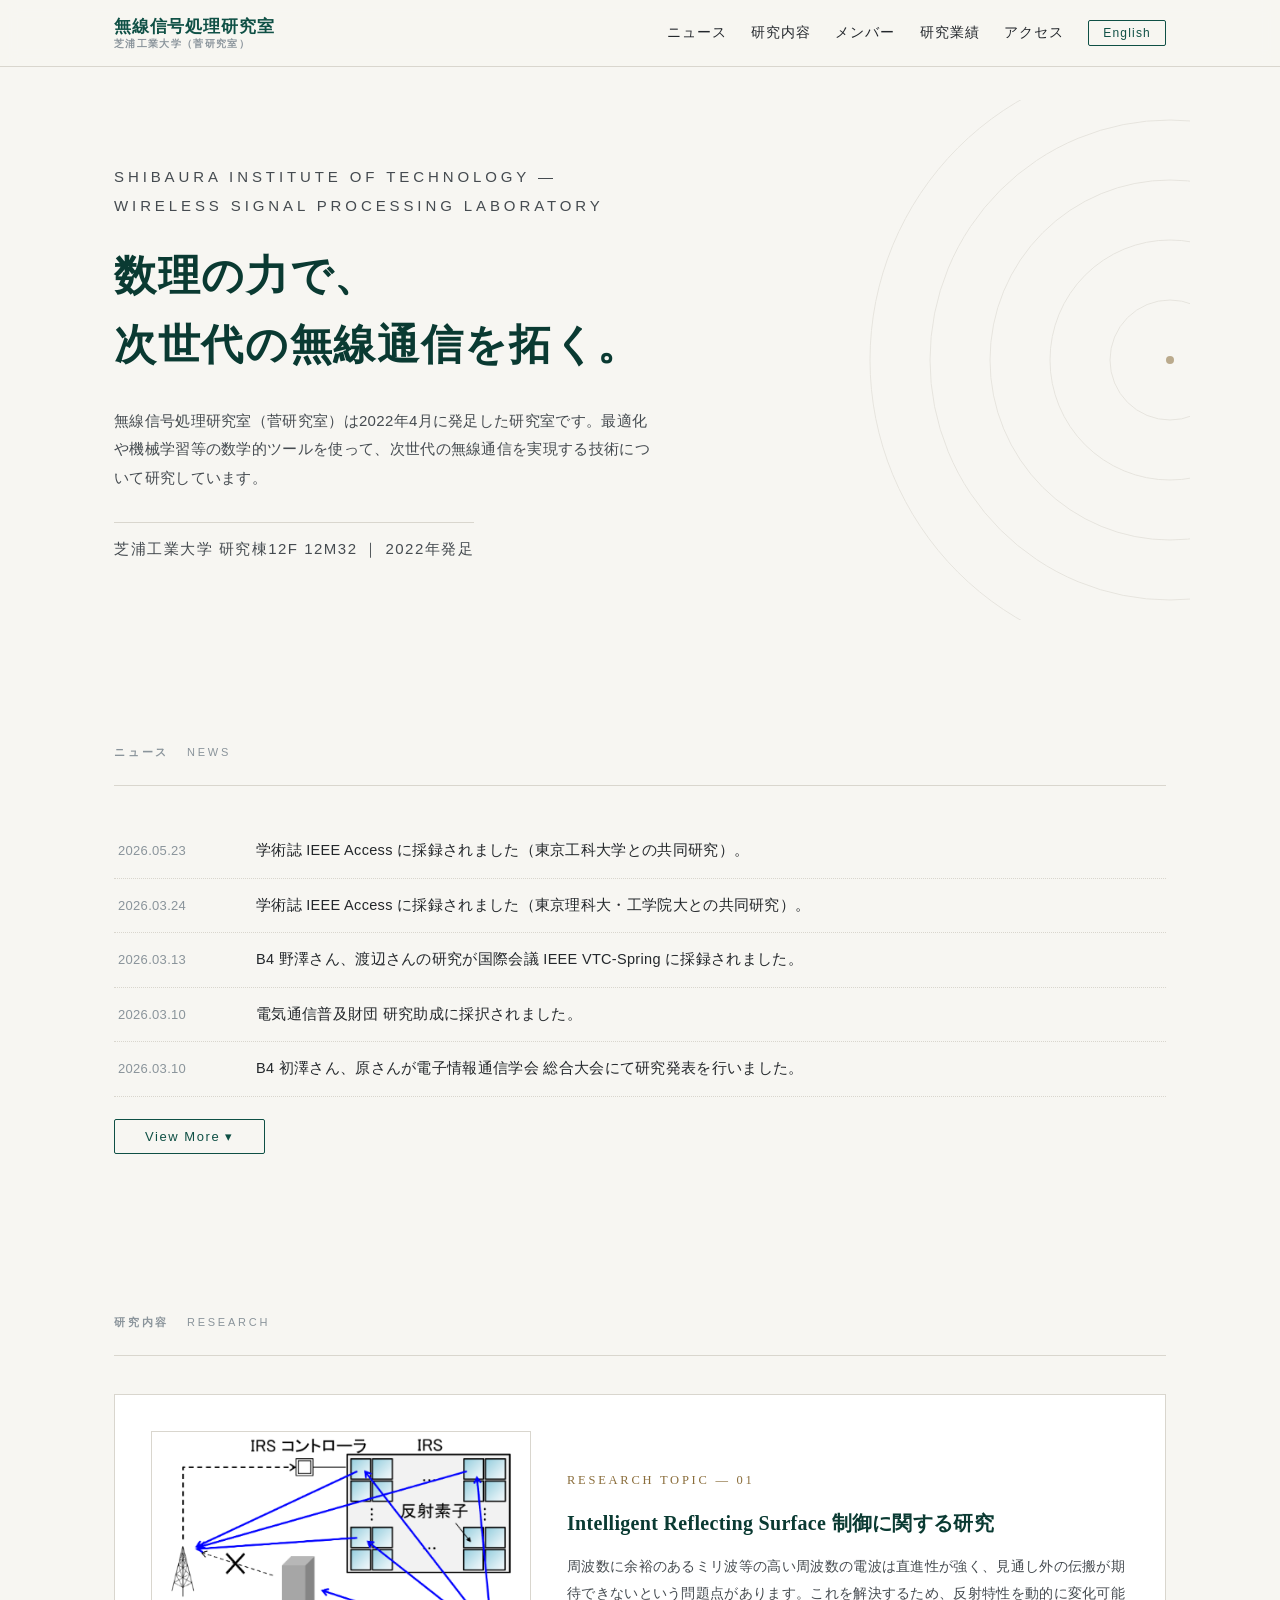
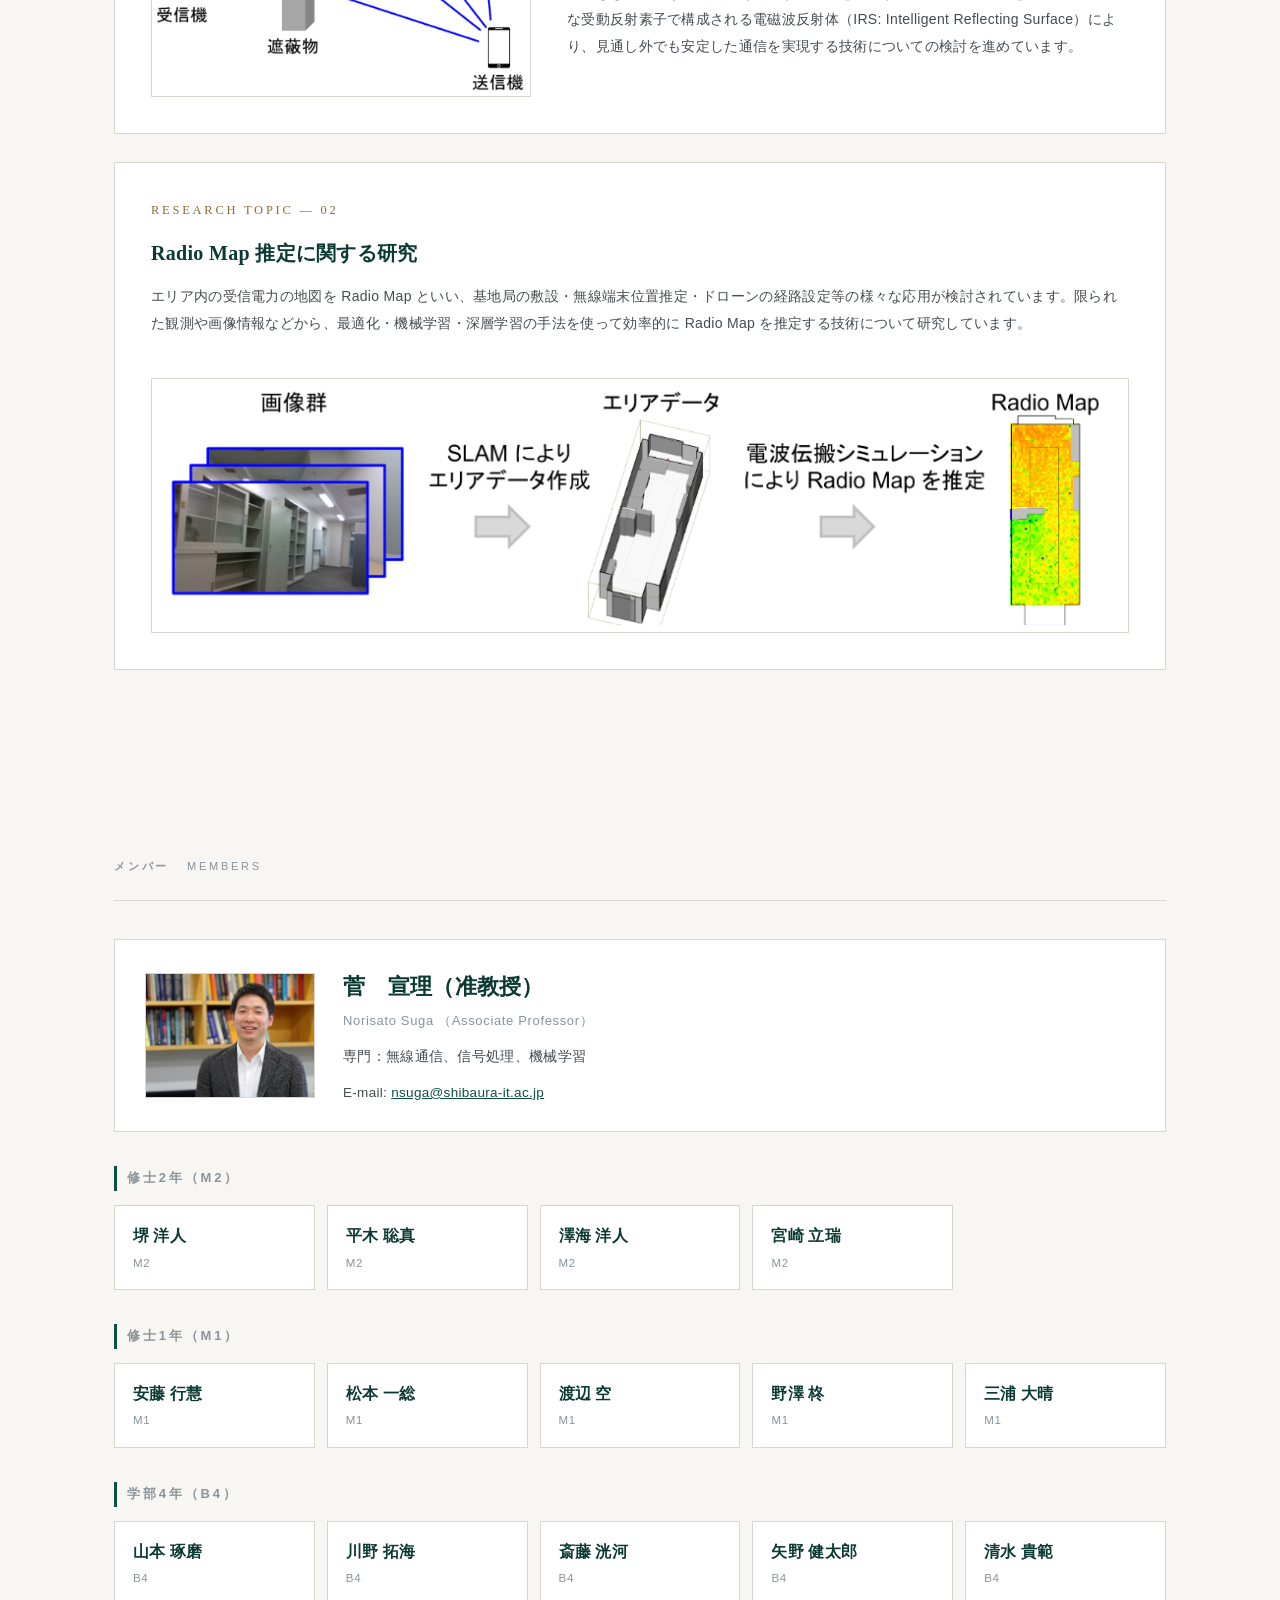
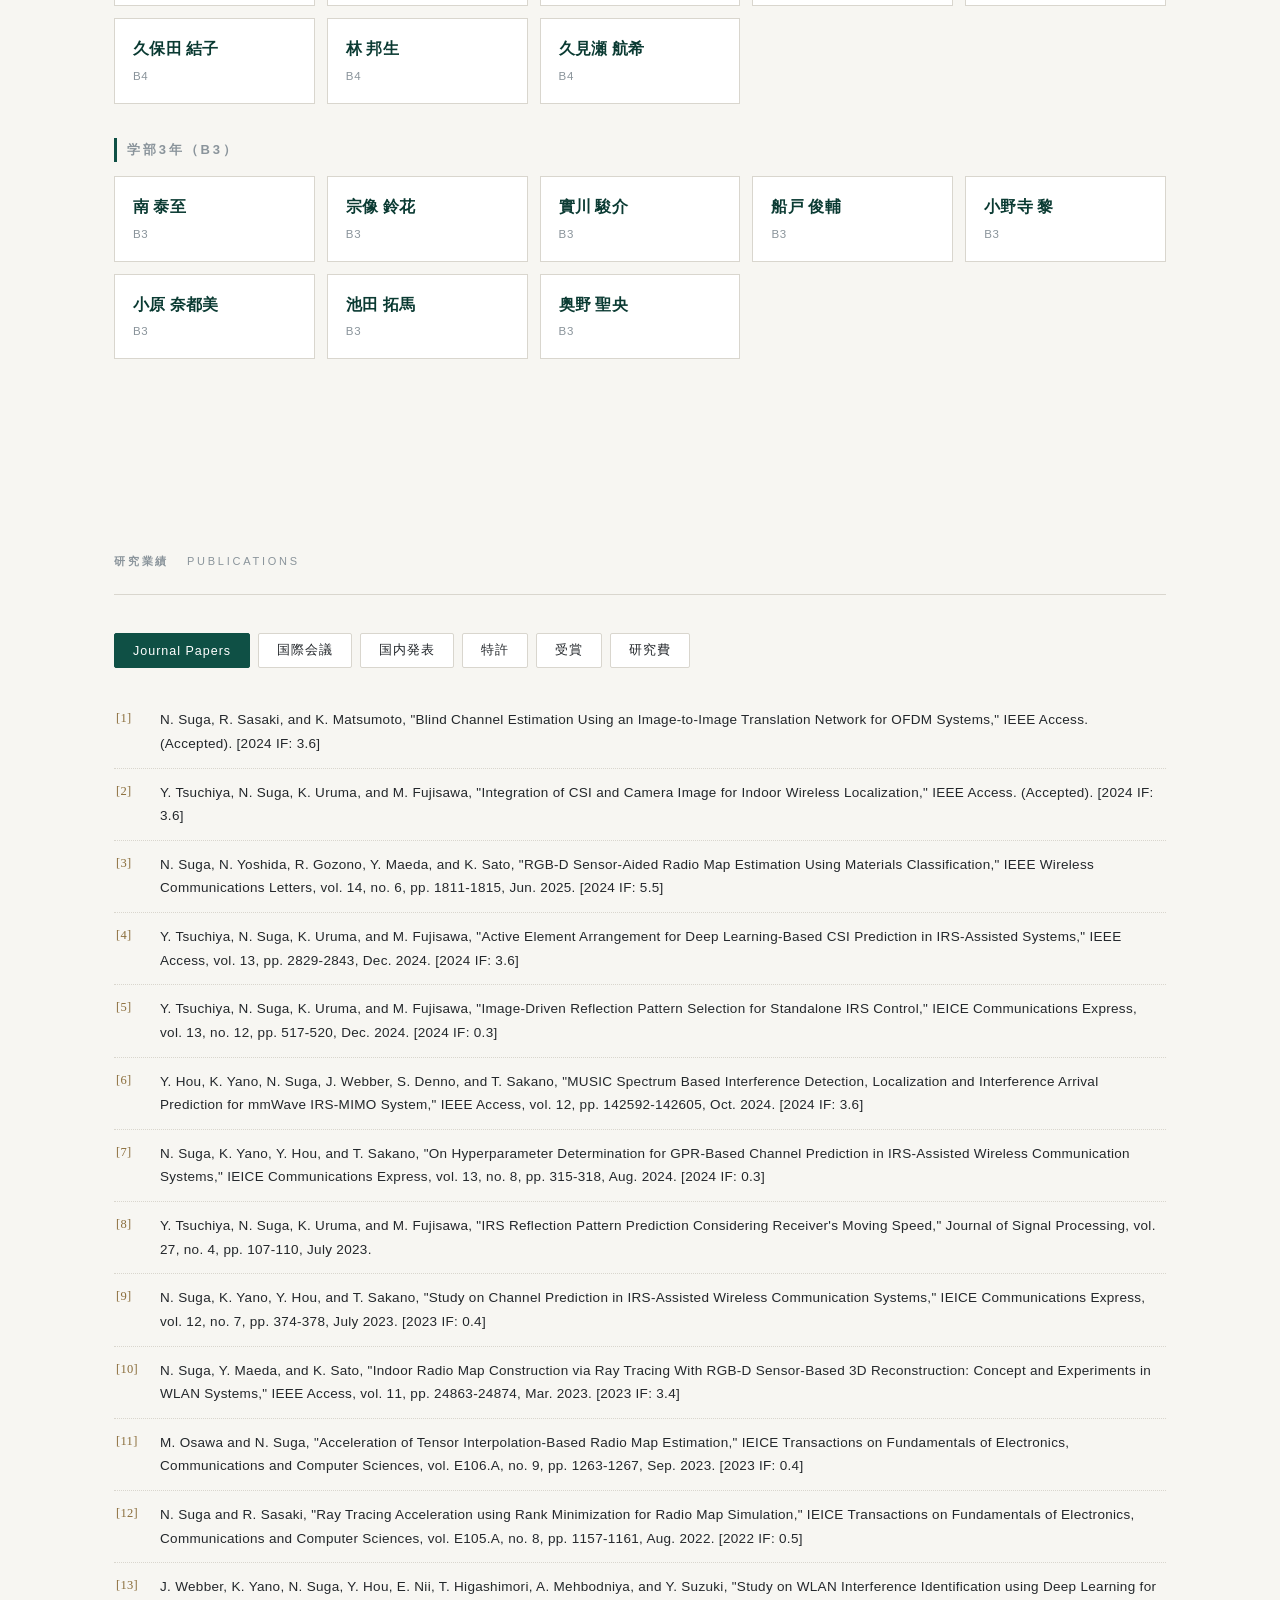
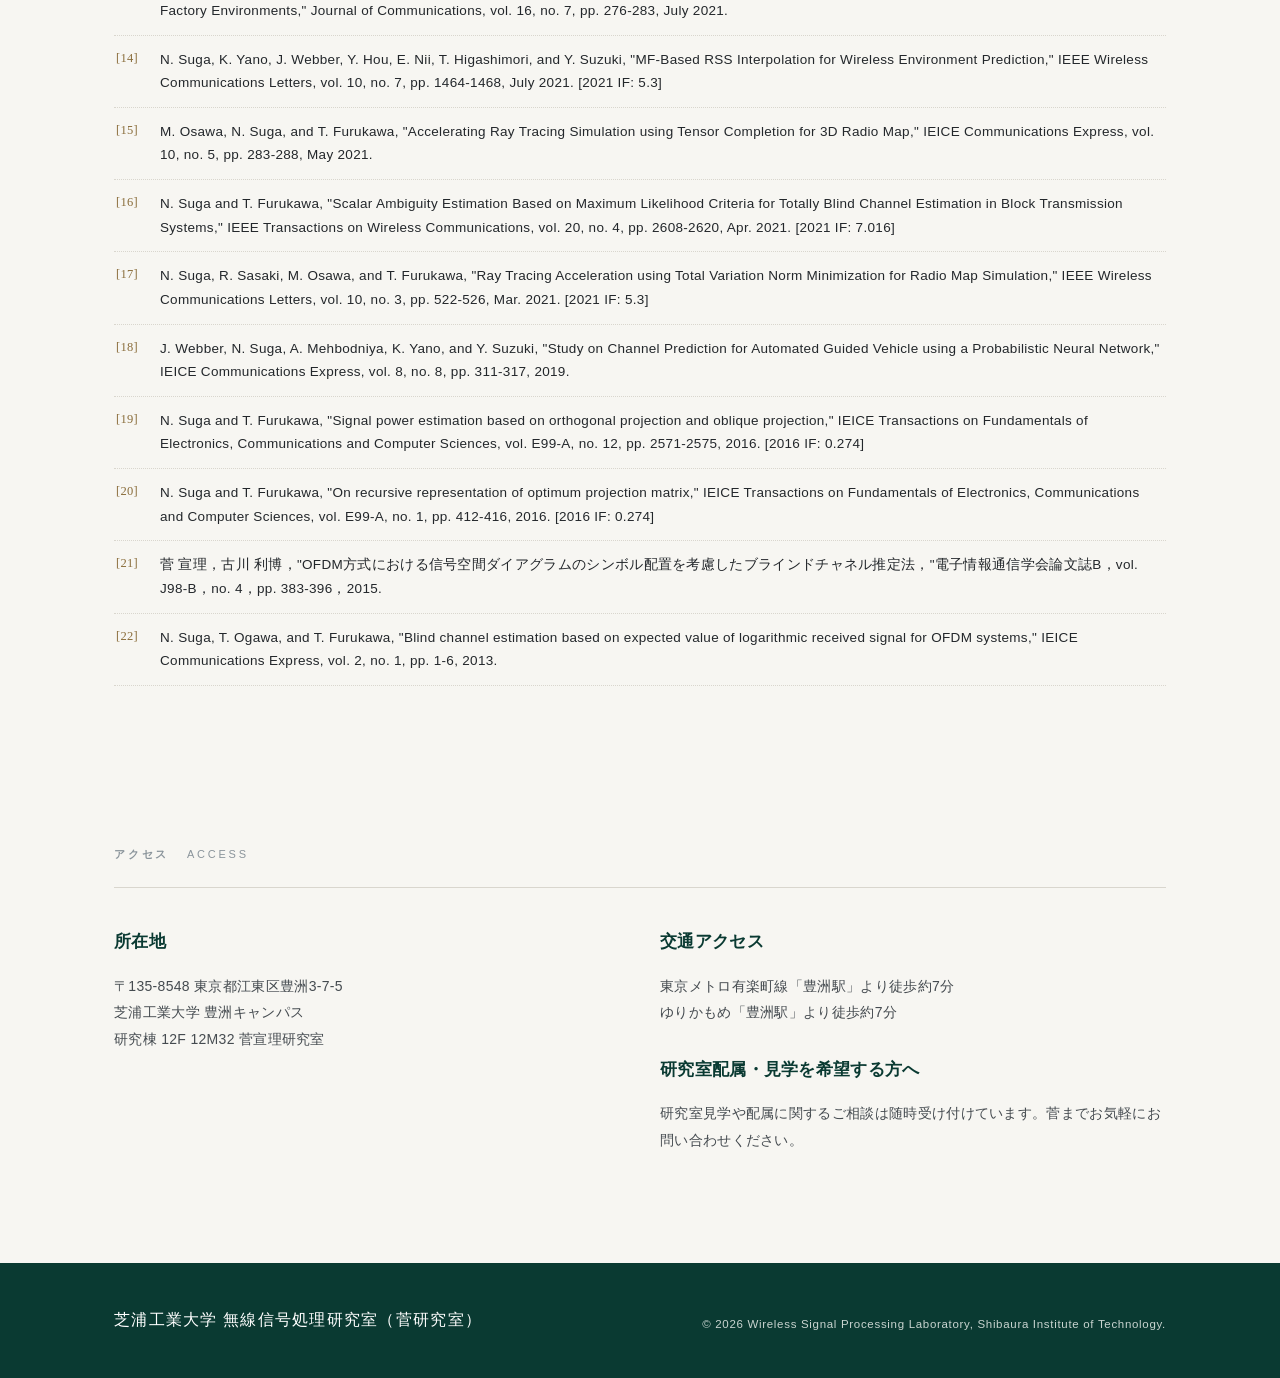
==== commit 4bf51012: "Add files via upload" ====
--- a/index.html
+++ b/index.html
@@ -57,8 +57,8 @@
   .news-list li{display:grid;grid-template-columns:120px 1fr;gap:18px;padding:13px 4px;border-bottom:1px dotted var(--line);align-items:baseline;font-size:14.5px}
   .news-date{font-size:13px;color:var(--mist);font-variant-numeric:tabular-nums;white-space:nowrap}
   .news-award{color:var(--accent);font-weight:600}
-  .news-more{display:none}
-  .news-list.expanded .news-more{display:grid}
+  .news-list li.news-more{display:none}
+  .news-list.expanded li.news-more{display:grid}
   .more-btn{margin-top:22px;border:1px solid var(--green);background:none;color:var(--green);font-size:13px;padding:9px 30px;cursor:pointer;letter-spacing:.12em;border-radius:2px;font-family:var(--sans);transition:background .2s,color .2s}
   .more-btn:hover{background:var(--green);color:#fff}
 
@@ -71,6 +71,9 @@
   .r-text h3{font-family:var(--serif);font-size:20px;color:var(--green-deep);margin-bottom:14px;line-height:1.6;font-weight:600}
   .r-text p{font-size:14px;color:#454b50}
   .r-img img{width:100%;height:auto;display:block;border:1px solid var(--line)}
+  .research-item.r-wide{grid-template-columns:1fr}
+  .research-item.r-wide .r-img{order:2;margin-top:6px}
+  .research-item.r-wide .r-text{order:1}
 
   /* members */
   .member-group{margin-bottom:34px}
@@ -79,7 +82,11 @@
   .m-card{background:#fff;border:1px solid var(--line);padding:15px 18px}
   .m-card .m-name{font-family:var(--serif);font-size:15.5px;color:var(--green-deep);font-weight:600}
   .m-card .m-role{font-size:11.5px;color:var(--mist);margin-top:2px;letter-spacing:.06em}
-  .faculty-card{background:#fff;border:1px solid var(--line);padding:26px 30px;margin-bottom:34px;display:flex;gap:26px;align-items:baseline;flex-wrap:wrap}
+  .faculty-card{background:#fff;border:1px solid var(--line);padding:26px 30px;margin-bottom:34px;display:flex;gap:28px;align-items:center;flex-wrap:wrap}
+  .faculty-card .f-photo{width:170px;height:auto;border:1px solid var(--line);flex-shrink:0}
+  .faculty-card .f-romaji{font-size:13px;color:var(--mist);letter-spacing:.05em;margin-top:2px}
+  .faculty-card .f-mail{font-size:13.5px;color:#454b50;margin-top:10px}
+  .faculty-card .f-mail a{color:var(--green)}
   .faculty-card .f-name{font-family:var(--serif);font-size:22px;color:var(--green-deep);font-weight:600}
   .faculty-card .f-role{font-size:13px;color:var(--mist);letter-spacing:.08em}
 
@@ -102,7 +109,6 @@
   .access-grid{display:grid;grid-template-columns:1fr 1fr;gap:40px}
   .access-block h3{font-family:var(--serif);font-size:17px;color:var(--green-deep);margin-bottom:14px;font-weight:600}
   .access-block p{font-size:14px;color:#454b50}
-  .map-frame{margin-top:18px;border:1px solid var(--line);width:100%;height:240px}
 
   footer{background:var(--green-deep);color:#c9d4d0;margin-top:40px}
   .footer-inner{max-width:var(--max);margin:0 auto;padding:42px 24px;display:flex;justify-content:space-between;align-items:flex-end;flex-wrap:wrap;gap:20px}
@@ -183,9 +189,9 @@
       <li><span class="news-date">2026.03.13</span><span><span class="jp">B4 野澤さん、渡辺さんの研究が国際会議 IEEE VTC-Spring に採録されました。</span><span class="en">Research by Nozawa and Watanabe (B4) was accepted at IEEE VTC-Spring.</span></span></li>
       <li><span class="news-date">2026.03.10</span><span><span class="jp">電気通信普及財団 研究助成に採択されました。</span><span class="en">A research grant from the Telecommunications Advancement Foundation was awarded.</span></span></li>
       <li><span class="news-date">2026.03.10</span><span><span class="jp">B4 初澤さん、原さんが電子情報通信学会 総合大会にて研究発表を行いました。</span><span class="en">Hatsuzawa and Hara (B4) presented at the IEICE General Conference.</span></span></li>
-      <li><span class="news-date">2026.03.07</span><span><span class="jp">M2 藤沼さん、B4 竹嶋さん、溝上さんがIEICE東京支部学生会研究発表会で研究発表を行いました。</span><span class="en">Fujinuma (M2), Takeshima and Mizokami (B4) presented at the IEICE Tokyo Branch Student Workshop.</span></span></li>
-      <li><span class="news-date">2026.02.28</span><span class="news-award"><span class="jp">B4 安藤さん、小井土さん、野澤さん、渡辺さんが国際会議 NCSP'26 にて研究発表を行い、小井土さん、野澤さんが Student Paper Award を受賞しました。</span><span class="en">Ando, Koido, Nozawa and Watanabe (B4) presented at NCSP'26; Koido and Nozawa received Student Paper Awards.</span></span></li>
-      <li><span class="news-date">2026.01.13</span><span><span class="jp">M2 市川さん、郷園さんが電子情報通信学会 SRW 研究会にて研究発表を行いました。</span><span class="en">Ichikawa and Gozono (M2) presented at the IEICE SRW Technical Committee.</span></span></li>
+      <li class="news-more"><span class="news-date">2026.03.07</span><span><span class="jp">M2 藤沼さん、B4 竹嶋さん、溝上さんがIEICE東京支部学生会研究発表会で研究発表を行いました。</span><span class="en">Fujinuma (M2), Takeshima and Mizokami (B4) presented at the IEICE Tokyo Branch Student Workshop.</span></span></li>
+      <li class="news-more"><span class="news-date">2026.02.28</span><span class="news-award"><span class="jp">B4 安藤さん、小井土さん、野澤さん、渡辺さんが国際会議 NCSP'26 にて研究発表を行い、小井土さん、野澤さんが Student Paper Award を受賞しました。</span><span class="en">Ando, Koido, Nozawa and Watanabe (B4) presented at NCSP'26; Koido and Nozawa received Student Paper Awards.</span></span></li>
+      <li class="news-more"><span class="news-date">2026.01.13</span><span><span class="jp">M2 市川さん、郷園さんが電子情報通信学会 SRW 研究会にて研究発表を行いました。</span><span class="en">Ichikawa and Gozono (M2) presented at the IEICE SRW Technical Committee.</span></span></li>
       <li class="news-more"><span class="news-date">2025.11.12</span><span><span class="jp">B4 小井土さん、三浦さんが電子情報通信学会 RCS 研究会にて研究発表を行いました。</span><span class="en">Koido and Miura (B4) presented at the IEICE RCS Technical Committee.</span></span></li>
       <li class="news-more"><span class="news-date">2025.11.11</span><span><span class="jp">M2 岡部さんの研究が国際会議 IEEE CCNC に採録されました。</span><span class="en">Research by Okabe (M2) was accepted at IEEE CCNC.</span></span></li>
       <li class="news-more"><span class="news-date">2025.10.08</span><span><span class="jp">M1 澤海さんの研究が国際会議 ISPACS に採録されました。</span><span class="en">Research by Somi (M1) was accepted at ISPACS.</span></span></li>
@@ -210,7 +216,7 @@
       <li class="news-more"><span class="news-date">2023.04.10</span><span><span class="jp">学術誌 Journal of Signal Processing に採録されました（東京理科大・工学院大との共同研究）。</span><span class="en">A paper was accepted in the Journal of Signal Processing (joint work with Tokyo University of Science and Kogakuin University).</span></span></li>
       <li class="news-more"><span class="news-date">2023.03.29</span><span><span class="jp">ホームページを公開しました。</span><span class="en">Our website was launched.</span></span></li>
     </ul>
-    <button class="more-btn" id="newsMoreBtn" onclick="toggleNews()"><span class="jp">過去のニュースを見る</span><span class="en">Show older news</span></button>
+    <button class="more-btn" id="newsMoreBtn" onclick="toggleNews()"><span class="jp">View More ▾</span><span class="en">View More ▾</span></button>
   </section>
 
   <section id="research" class="reveal">
@@ -226,11 +232,11 @@
         </p>
       </div>
       <div class="r-img">
-        <img src="https://lh3.googleusercontent.com/sitesv/[base64]w1280" alt="IRS制御の研究イメージ" loading="lazy">
-      </div>
-    </div>
-
-    <div class="research-item">
+        <img src="[data-uri]" alt="IRS制御の研究イメージ" loading="lazy">
+      </div>
+    </div>
+
+    <div class="research-item r-wide">
       <div class="r-text">
         <div class="r-num">RESEARCH TOPIC — 02</div>
         <h3><span class="jp">Radio Map 推定に関する研究</span><span class="en">Radio Map Estimation</span></h3>
@@ -240,7 +246,7 @@
         </p>
       </div>
       <div class="r-img">
-        <img src="https://lh3.googleusercontent.com/sitesv/[base64]w1280" alt="Radio Map推定の研究イメージ" loading="lazy">
+        <img src="[data-uri]" alt="Radio Map推定の研究イメージ" loading="lazy">
       </div>
     </div>
   </section>
@@ -249,13 +255,15 @@
     <div class="sec-head"><h2><span class="jp">メンバー</span><span class="en">Members</span></h2><span>MEMBERS</span></div>
 
     <div class="faculty-card">
+      <img class="f-photo" src="[data-uri]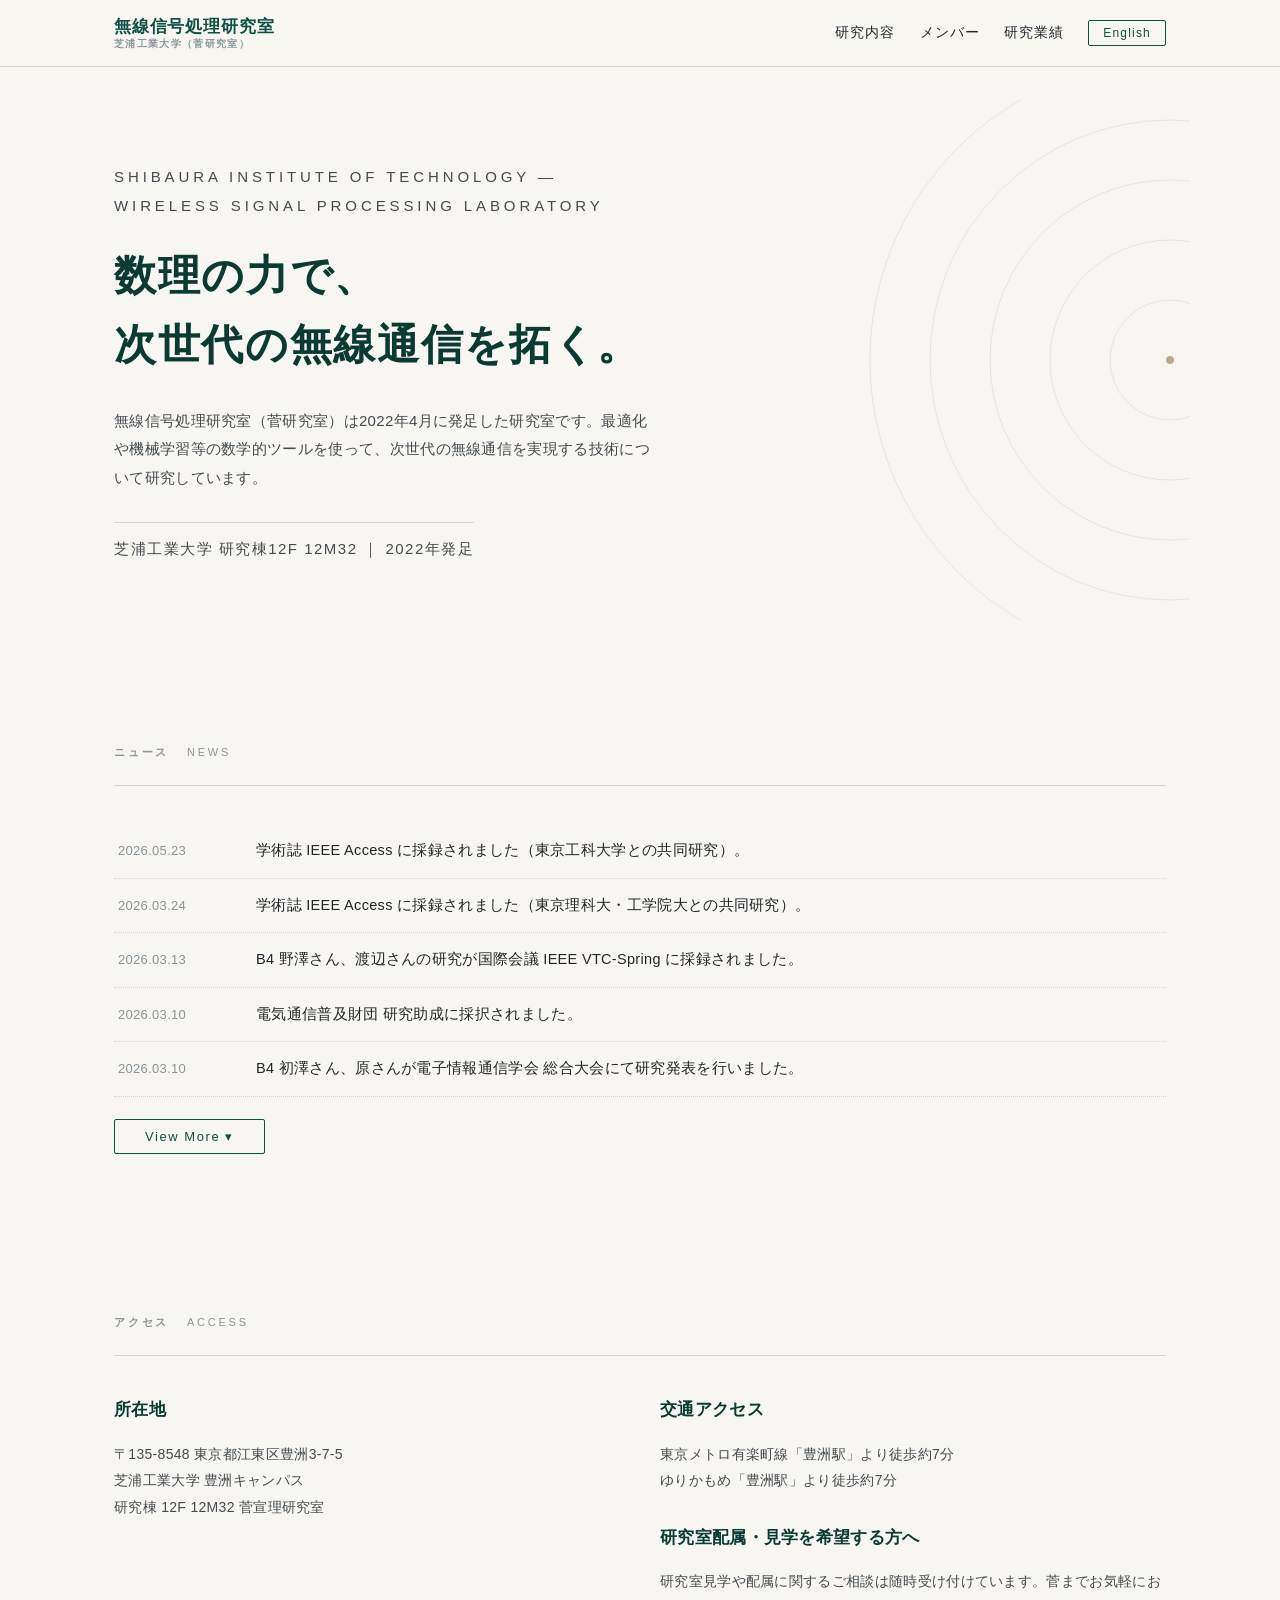
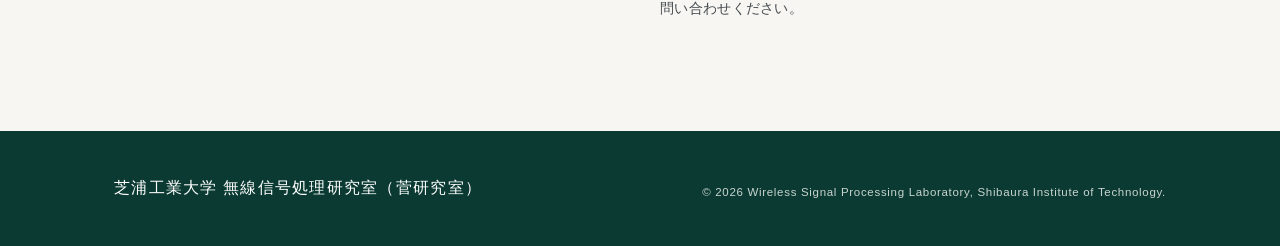
==== commit 69b17443: "Add files via upload" ====
--- a/index.html
+++ b/index.html
@@ -3,156 +3,23 @@
 <head>
 <meta charset="UTF-8">
 <meta name="viewport" content="width=device-width, initial-scale=1.0">
-<title>芝浦工業大学 無線信号処理研究室（菅研究室）| SIT Wireless Signal Processing Laboratory</title>
-<meta name="description" content="芝浦工業大学 無線信号処理研究室（菅研究室）。最適化や機械学習等の数学的ツールを使って次世代の無線通信を実現する技術について研究しています。">
-<style>
-  :root{
-    --ink:#23272b;
-    --paper:#f7f6f2;
-    --green:#0f5045;        /* 深緑（芝浦工大カラー系） */
-    --green-deep:#0a3a32;
-    --mist:#8a949b;
-    --line:#d9d6ce;
-    --accent:#8a6d3b;       /* 金茶 */
-    --max:1100px;
-    --serif:"Shippori Mincho","Yu Mincho","YuMincho","Hiragino Mincho ProN","MS PMincho",serif;
-    --sans:"Hiragino Kaku Gothic ProN","Yu Gothic","YuGothic","Meiryo",-apple-system,sans-serif;
-  }
-  *{margin:0;padding:0;box-sizing:border-box}
-  html{scroll-behavior:smooth}
-  body{font-family:var(--sans);color:var(--ink);background:var(--paper);line-height:1.9;font-size:15.5px;letter-spacing:.02em}
-
-  html[data-lang="ja"] .en{display:none}
-  html[data-lang="en"] .jp{display:none}
-
-  header{position:sticky;top:0;z-index:50;background:rgba(247,246,242,.93);backdrop-filter:blur(8px);border-bottom:1px solid var(--line)}
-  .header-inner{max-width:var(--max);margin:0 auto;padding:0 24px;height:66px;display:flex;align-items:center;justify-content:space-between;gap:12px}
-  .brand{font-family:var(--serif);font-weight:600;font-size:16.5px;color:var(--green);text-decoration:none;letter-spacing:.05em;line-height:1.3}
-  .brand small{display:block;font-size:9.5px;color:var(--mist);letter-spacing:.14em;font-family:var(--sans)}
-  nav{display:flex;align-items:center;gap:24px}
-  nav a{color:var(--ink);text-decoration:none;font-size:13.5px;letter-spacing:.08em;position:relative;padding:4px 0;white-space:nowrap}
-  nav a::after{content:"";position:absolute;left:0;bottom:0;width:0;height:1px;background:var(--green);transition:width .25s}
-  nav a:hover::after,nav a:focus-visible::after{width:100%}
-  .lang-btn{border:1px solid var(--green);background:none;color:var(--green);font-size:12px;padding:5px 14px;cursor:pointer;letter-spacing:.1em;border-radius:2px;font-family:var(--sans);transition:background .2s,color .2s}
-  .lang-btn:hover{background:var(--green);color:#fff}
-  .menu-btn{display:none;background:none;border:none;font-size:22px;color:var(--green);cursor:pointer}
-
-  /* hero with radio-wave arcs */
-  .hero{position:relative;max-width:var(--max);margin:0 auto;padding:96px 24px 90px;overflow:hidden}
-  .hero-arcs{position:absolute;right:-60px;top:50%;transform:translateY(-50%);width:520px;height:520px;pointer-events:none;opacity:.55}
-  .hero-arcs circle{fill:none;stroke:var(--line);stroke-width:1}
-  .hero-arcs .dot{fill:var(--accent);stroke:none}
-  .hero-eyebrow{font-size:11.5px;letter-spacing:.26em;color:var(--accent);margin-bottom:22px}
-  .hero h1{font-family:var(--serif);font-weight:600;font-size:clamp(27px,4.4vw,42px);line-height:1.65;color:var(--green-deep);letter-spacing:.04em;margin-bottom:26px;position:relative}
-  .hero p{max-width:36em;color:#454b50;font-size:15px;position:relative}
-  .hero-meta{margin-top:30px;font-size:12.5px;color:var(--mist);letter-spacing:.1em;border-top:1px solid var(--line);display:inline-block;padding-top:12px;position:relative}
-
-  section{max-width:var(--max);margin:0 auto;padding:70px 24px}
-  .sec-head{display:flex;align-items:baseline;gap:18px;margin-bottom:38px;border-bottom:1px solid var(--line);padding-bottom:14px}
-  .sec-head h2{font-family:var(--serif);font-weight:600;font-size:25px;color:var(--green-deep);letter-spacing:.08em}
-  .sec-head span{font-size:11px;letter-spacing:.25em;color:var(--mist)}
-
-  /* news */
-  .news-list{list-style:none}
-  .news-list li{display:grid;grid-template-columns:120px 1fr;gap:18px;padding:13px 4px;border-bottom:1px dotted var(--line);align-items:baseline;font-size:14.5px}
-  .news-date{font-size:13px;color:var(--mist);font-variant-numeric:tabular-nums;white-space:nowrap}
-  .news-award{color:var(--accent);font-weight:600}
-  .news-list li.news-more{display:none}
-  .news-list.expanded li.news-more{display:grid}
-  .more-btn{margin-top:22px;border:1px solid var(--green);background:none;color:var(--green);font-size:13px;padding:9px 30px;cursor:pointer;letter-spacing:.12em;border-radius:2px;font-family:var(--sans);transition:background .2s,color .2s}
-  .more-btn:hover{background:var(--green);color:#fff}
-
-  /* research */
-  .research-item{display:grid;grid-template-columns:1fr 380px;gap:36px;align-items:center;background:#fff;border:1px solid var(--line);padding:36px;margin-bottom:28px}
-  .research-item:nth-child(even){grid-template-columns:380px 1fr}
-  .research-item:nth-child(even) .r-text{order:2}
-  .research-item:nth-child(even) .r-img{order:1}
-  .r-text .r-num{font-family:var(--serif);color:var(--accent);font-size:12.5px;letter-spacing:.22em;margin-bottom:14px}
-  .r-text h3{font-family:var(--serif);font-size:20px;color:var(--green-deep);margin-bottom:14px;line-height:1.6;font-weight:600}
-  .r-text p{font-size:14px;color:#454b50}
-  .r-img img{width:100%;height:auto;display:block;border:1px solid var(--line)}
-  .research-item.r-wide{grid-template-columns:1fr}
-  .research-item.r-wide .r-img{order:2;margin-top:6px}
-  .research-item.r-wide .r-text{order:1}
-
-  /* members */
-  .member-group{margin-bottom:34px}
-  .member-group h3{font-size:13px;letter-spacing:.22em;color:var(--mist);margin-bottom:14px;font-weight:600;border-left:3px solid var(--green);padding-left:10px}
-  .member-grid{display:grid;grid-template-columns:repeat(auto-fill,minmax(190px,1fr));gap:12px}
-  .m-card{background:#fff;border:1px solid var(--line);padding:15px 18px}
-  .m-card .m-name{font-family:var(--serif);font-size:15.5px;color:var(--green-deep);font-weight:600}
-  .m-card .m-role{font-size:11.5px;color:var(--mist);margin-top:2px;letter-spacing:.06em}
-  .faculty-card{background:#fff;border:1px solid var(--line);padding:26px 30px;margin-bottom:34px;display:flex;gap:28px;align-items:center;flex-wrap:wrap}
-  .faculty-card .f-photo{width:170px;height:auto;border:1px solid var(--line);flex-shrink:0}
-  .faculty-card .f-romaji{font-size:13px;color:var(--mist);letter-spacing:.05em;margin-top:2px}
-  .faculty-card .f-mail{font-size:13.5px;color:#454b50;margin-top:10px}
-  .faculty-card .f-mail a{color:var(--green)}
-  .faculty-card .f-name{font-family:var(--serif);font-size:22px;color:var(--green-deep);font-weight:600}
-  .faculty-card .f-role{font-size:13px;color:var(--mist);letter-spacing:.08em}
-
-  /* publications tabs */
-  .tabs{display:flex;flex-wrap:wrap;gap:8px;margin-bottom:28px}
-  .tab-btn{border:1px solid var(--line);background:#fff;color:var(--ink);font-size:12.5px;padding:8px 18px;cursor:pointer;letter-spacing:.08em;border-radius:2px;font-family:var(--sans);transition:all .2s}
-  .tab-btn:hover{border-color:var(--green)}
-  .tab-btn.active{background:var(--green);border-color:var(--green);color:#fff}
-  .tab-panel{display:none}
-  .tab-panel.active{display:block}
-  .pub-list{list-style:none;counter-reset:pub}
-  .pub-list li{padding:12px 4px 12px 46px;border-bottom:1px dotted var(--line);position:relative;font-size:13.5px;line-height:1.75}
-  .pub-list li::before{counter-increment:pub;content:"["counter(pub)"]";position:absolute;left:2px;color:var(--accent);font-family:var(--serif);font-size:12.5px}
-  .pub-list .award-mark{color:var(--accent);font-weight:600}
-  .pub-note{font-size:12.5px;color:var(--mist);margin-bottom:16px}
-  .plain-list{list-style:none}
-  .plain-list li{padding:12px 4px;border-bottom:1px dotted var(--line);font-size:13.5px;line-height:1.75}
-
-  /* access */
-  .access-grid{display:grid;grid-template-columns:1fr 1fr;gap:40px}
-  .access-block h3{font-family:var(--serif);font-size:17px;color:var(--green-deep);margin-bottom:14px;font-weight:600}
-  .access-block p{font-size:14px;color:#454b50}
-
-  footer{background:var(--green-deep);color:#c9d4d0;margin-top:40px}
-  .footer-inner{max-width:var(--max);margin:0 auto;padding:42px 24px;display:flex;justify-content:space-between;align-items:flex-end;flex-wrap:wrap;gap:20px}
-  .footer-inner .f-brand{font-family:var(--serif);color:#fff;font-size:16px;letter-spacing:.08em}
-  .footer-inner small{font-size:11.5px;letter-spacing:.06em}
-
-  .reveal{opacity:0;transform:translateY(14px);transition:opacity .6s ease,transform .6s ease}
-  .reveal.visible{opacity:1;transform:none}
-  @media (prefers-reduced-motion:reduce){
-    .reveal{opacity:1;transform:none;transition:none}
-    html{scroll-behavior:auto}
-  }
-
-  @media (max-width:860px){
-    nav{position:fixed;inset:66px 0 auto 0;background:var(--paper);flex-direction:column;gap:0;border-bottom:1px solid var(--line);display:none;padding:8px 0;align-items:stretch}
-    nav.open{display:flex}
-    nav a{padding:14px 24px;width:100%}
-    .menu-btn{display:block}
-    .lang-btn{margin:12px 24px}
-    .hero{padding:64px 24px}
-    .hero-arcs{opacity:.25}
-    .research-item,.research-item:nth-child(even){grid-template-columns:1fr}
-    .research-item:nth-child(even) .r-text{order:1}
-    .research-item:nth-child(even) .r-img{order:2}
-    .access-grid{grid-template-columns:1fr}
-    .news-list li{grid-template-columns:1fr}
-  }
-</style>
+<title>芝浦工業大学 無線信号処理研究室（菅研究室）</title>
+<link rel="stylesheet" href="style.css">
+<script src="main.js" defer></script>
 </head>
 <body>
 
 <header>
   <div class="header-inner">
-    <a class="brand" href="#top">
+    <a class="brand" href="index.html">
       <span class="jp">無線信号処理研究室</span><span class="en">Wireless Signal Processing Lab</span>
       <small><span class="jp">芝浦工業大学（菅研究室）</span><span class="en">Shibaura Institute of Technology — Suga Lab</span></small>
     </a>
     <button class="menu-btn" aria-label="menu" onclick="document.querySelector('nav').classList.toggle('open')">☰</button>
     <nav>
-      <a href="#news"><span class="jp">ニュース</span><span class="en">News</span></a>
-      <a href="#research"><span class="jp">研究内容</span><span class="en">Research</span></a>
-      <a href="#members"><span class="jp">メンバー</span><span class="en">Members</span></a>
-      <a href="#publications"><span class="jp">研究業績</span><span class="en">Publications</span></a>
-      <a href="#access"><span class="jp">アクセス</span><span class="en">Access</span></a>
+      <a href="research.html"><span class="jp">研究内容</span><span class="en">Research</span></a>
+      <a href="members.html"><span class="jp">メンバー</span><span class="en">Members</span></a>
+      <a href="publications.html"><span class="jp">研究業績</span><span class="en">Publications</span></a>
       <button class="lang-btn" onclick="toggleLang()"><span class="jp">English</span><span class="en">日本語</span></button>
     </nav>
   </div>
@@ -160,7 +27,7 @@
 
 <main id="top">
 
-  <div class="hero">
+<div class="hero">
     <svg class="hero-arcs" viewBox="0 0 520 520" aria-hidden="true">
       <circle cx="440" cy="260" r="60"/>
       <circle cx="440" cy="260" r="120"/>
@@ -181,7 +48,7 @@
     <p class="hero-meta"><span class="jp">芝浦工業大学 研究棟12F 12M32 ｜ 2022年発足</span><span class="en">Research Bldg. 12F, Room 12M32, Shibaura Institute of Technology | Est. 2022</span></p>
   </div>
 
-  <section id="news" class="reveal">
+<section id="news" class="reveal">
     <div class="sec-head"><h2><span class="jp">ニュース</span><span class="en">News</span></h2><span>NEWS</span></div>
     <ul class="news-list" id="newsList">
       <li><span class="news-date">2026.05.23</span><span><span class="jp">学術誌 IEEE Access に採録されました（東京工科大学との共同研究）。</span><span class="en">A paper was accepted for publication in IEEE Access (joint work with Tokyo University of Technology).</span></span></li>
@@ -219,296 +86,7 @@
     <button class="more-btn" id="newsMoreBtn" onclick="toggleNews()"><span class="jp">View More ▾</span><span class="en">View More ▾</span></button>
   </section>
 
-  <section id="research" class="reveal">
-    <div class="sec-head"><h2><span class="jp">研究内容</span><span class="en">Research</span></h2><span>RESEARCH</span></div>
-
-    <div class="research-item">
-      <div class="r-text">
-        <div class="r-num">RESEARCH TOPIC — 01</div>
-        <h3><span class="jp">Intelligent Reflecting Surface 制御に関する研究</span><span class="en">Intelligent Reflecting Surface (IRS) Control</span></h3>
-        <p>
-          <span class="jp">周波数に余裕のあるミリ波等の高い周波数の電波は直進性が強く、見通し外の伝搬が期待できないという問題点があります。これを解決するため、反射特性を動的に変化可能な受動反射素子で構成される電磁波反射体（IRS: Intelligent Reflecting Surface）により、見通し外でも安定した通信を実現する技術についての検討を進めています。</span>
-          <span class="en">High-frequency radio waves such as millimeter waves offer abundant spectrum but propagate in nearly straight lines, making non-line-of-sight communication difficult. To solve this, we study techniques that use an Intelligent Reflecting Surface (IRS) — a reflector composed of passive elements whose reflection characteristics can be dynamically controlled — to realize stable communication even in non-line-of-sight conditions.</span>
-        </p>
-      </div>
-      <div class="r-img">
-        <img src="[data-uri]" alt="IRS制御の研究イメージ" loading="lazy">
-      </div>
-    </div>
-
-    <div class="research-item r-wide">
-      <div class="r-text">
-        <div class="r-num">RESEARCH TOPIC — 02</div>
-        <h3><span class="jp">Radio Map 推定に関する研究</span><span class="en">Radio Map Estimation</span></h3>
-        <p>
-          <span class="jp">エリア内の受信電力の地図を Radio Map といい、基地局の敷設・無線端末位置推定・ドローンの経路設定等の様々な応用が検討されています。限られた観測や画像情報などから、最適化・機械学習・深層学習の手法を使って効率的に Radio Map を推定する技術について研究しています。</span>
-          <span class="en">A radio map is a map of received signal power within an area, with applications such as base station deployment, wireless terminal localization, and drone path planning. We study techniques for efficiently estimating radio maps from limited observations and visual information, using optimization, machine learning, and deep learning.</span>
-        </p>
-      </div>
-      <div class="r-img">
-        <img src="[data-uri]" alt="Radio Map推定の研究イメージ" loading="lazy">
-      </div>
-    </div>
-  </section>
-
-  <section id="members" class="reveal">
-    <div class="sec-head"><h2><span class="jp">メンバー</span><span class="en">Members</span></h2><span>MEMBERS</span></div>
-
-    <div class="faculty-card">
-      <img class="f-photo" src="[data-uri]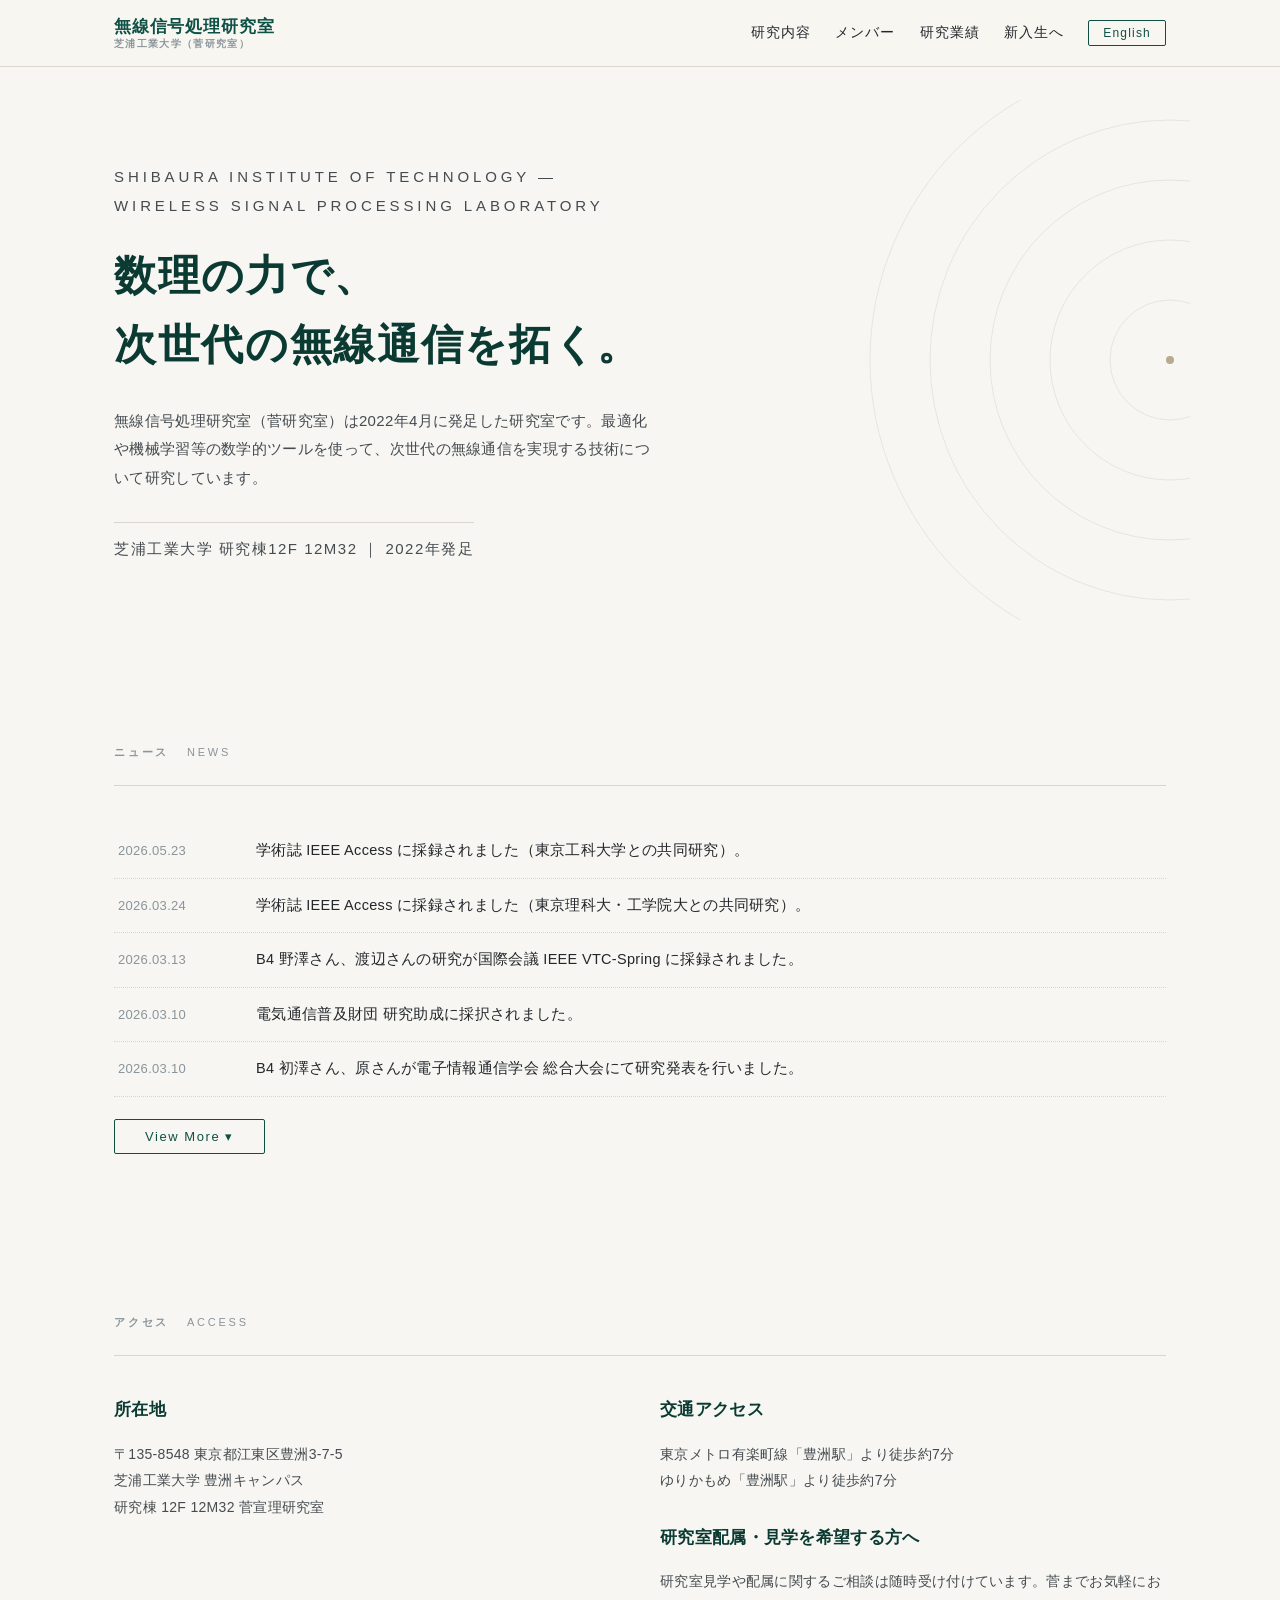
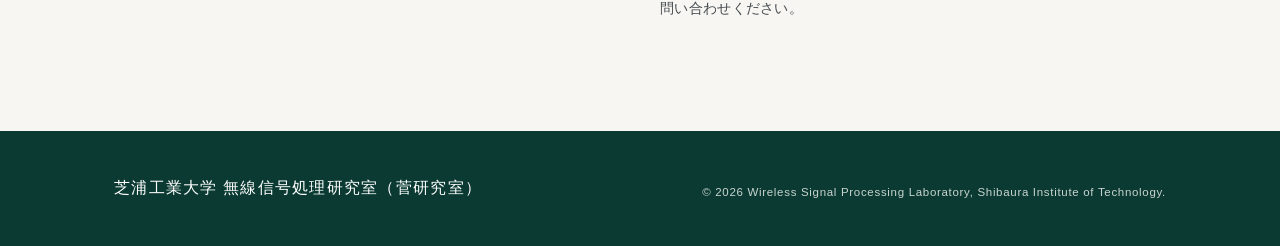
==== commit 4701f445: "Add files via upload" ====
--- a/index.html
+++ b/index.html
@@ -20,6 +20,7 @@
       <a href="research.html"><span class="jp">研究内容</span><span class="en">Research</span></a>
       <a href="members.html"><span class="jp">メンバー</span><span class="en">Members</span></a>
       <a href="publications.html"><span class="jp">研究業績</span><span class="en">Publications</span></a>
+      <a href="newcomers.html"><span class="jp">新入生へ</span><span class="en">For Newcomers</span></a>
       <button class="lang-btn" onclick="toggleLang()"><span class="jp">English</span><span class="en">日本語</span></button>
     </nav>
   </div>
--- a/style.css
+++ b/style.css
@@ -135,3 +135,37 @@
   .page-head{max-width:var(--max);margin:0 auto;padding:56px 24px 0}
   .page-head h1{font-family:var(--serif);font-weight:600;font-size:clamp(24px,3.6vw,34px);color:var(--green-deep);letter-spacing:.08em}
   .page-head .ph-en{font-size:11px;letter-spacing:.28em;color:var(--accent);margin-bottom:10px}
+
+  /* ---- for newcomers page ---- */
+  .intro-msg{background:#fff;border:1px solid var(--line);border-left:4px solid var(--green);padding:26px 30px;font-size:15px;color:#454b50;margin-bottom:14px}
+  .intro-msg strong{color:var(--green-deep)}
+
+  .timeline{position:relative;margin:10px 0 10px 8px;padding-left:34px}
+  .timeline::before{content:"";position:absolute;left:8px;top:6px;bottom:6px;width:2px;background:var(--line)}
+  .tl-item{position:relative;padding:0 0 30px 0}
+  .tl-item:last-child{padding-bottom:0}
+  .tl-item::before{content:"";position:absolute;left:-32px;top:7px;width:12px;height:12px;border-radius:50%;background:var(--paper);border:3px solid var(--green)}
+  .tl-item.milestone::before{background:var(--accent);border-color:var(--accent)}
+  .tl-period{font-family:var(--serif);font-size:14px;color:var(--accent);letter-spacing:.12em;margin-bottom:4px}
+  .tl-body h3{font-family:var(--serif);font-size:17.5px;color:var(--green-deep);font-weight:600;line-height:1.6}
+  .tl-item.milestone .tl-body h3::after{content:"★";color:var(--accent);font-size:13px;margin-left:8px;vertical-align:2px}
+  .tl-body p{font-size:13.5px;color:#4a4f56;margin-top:4px}
+  .tl-photo{margin-top:14px;max-width:420px}
+
+  .event-grid{display:grid;grid-template-columns:repeat(4,1fr);gap:16px}
+  .ev-card{background:#fff;border:1px solid var(--line);padding:22px 20px;text-align:center}
+  .ev-card .ev-month{font-family:var(--serif);font-size:13px;color:var(--accent);letter-spacing:.2em;margin-bottom:8px}
+  .ev-card h3{font-family:var(--serif);font-size:16.5px;color:var(--green-deep);font-weight:600}
+
+  .photo-grid{display:grid;grid-template-columns:repeat(3,1fr);gap:20px}
+  .photo-fig{margin:0}
+  .photo-fig img{width:100%;aspect-ratio:4/3;object-fit:cover;display:block;border:1px solid var(--line);background:repeating-linear-gradient(45deg,#eceae4,#eceae4 12px,#f2f0ea 12px,#f2f0ea 24px)}
+  .photo-fig figcaption{font-size:12.5px;color:var(--mist);margin-top:8px;letter-spacing:.04em}
+
+  .sub-head{font-family:var(--serif);font-size:19px;color:var(--green-deep);font-weight:600;letter-spacing:.08em;margin:52px 0 24px;border-left:4px solid var(--green);padding-left:12px}
+  .sub-head:first-of-type{margin-top:36px}
+
+  @media (max-width:860px){
+    .event-grid{grid-template-columns:repeat(2,1fr)}
+    .photo-grid{grid-template-columns:1fr}
+  }
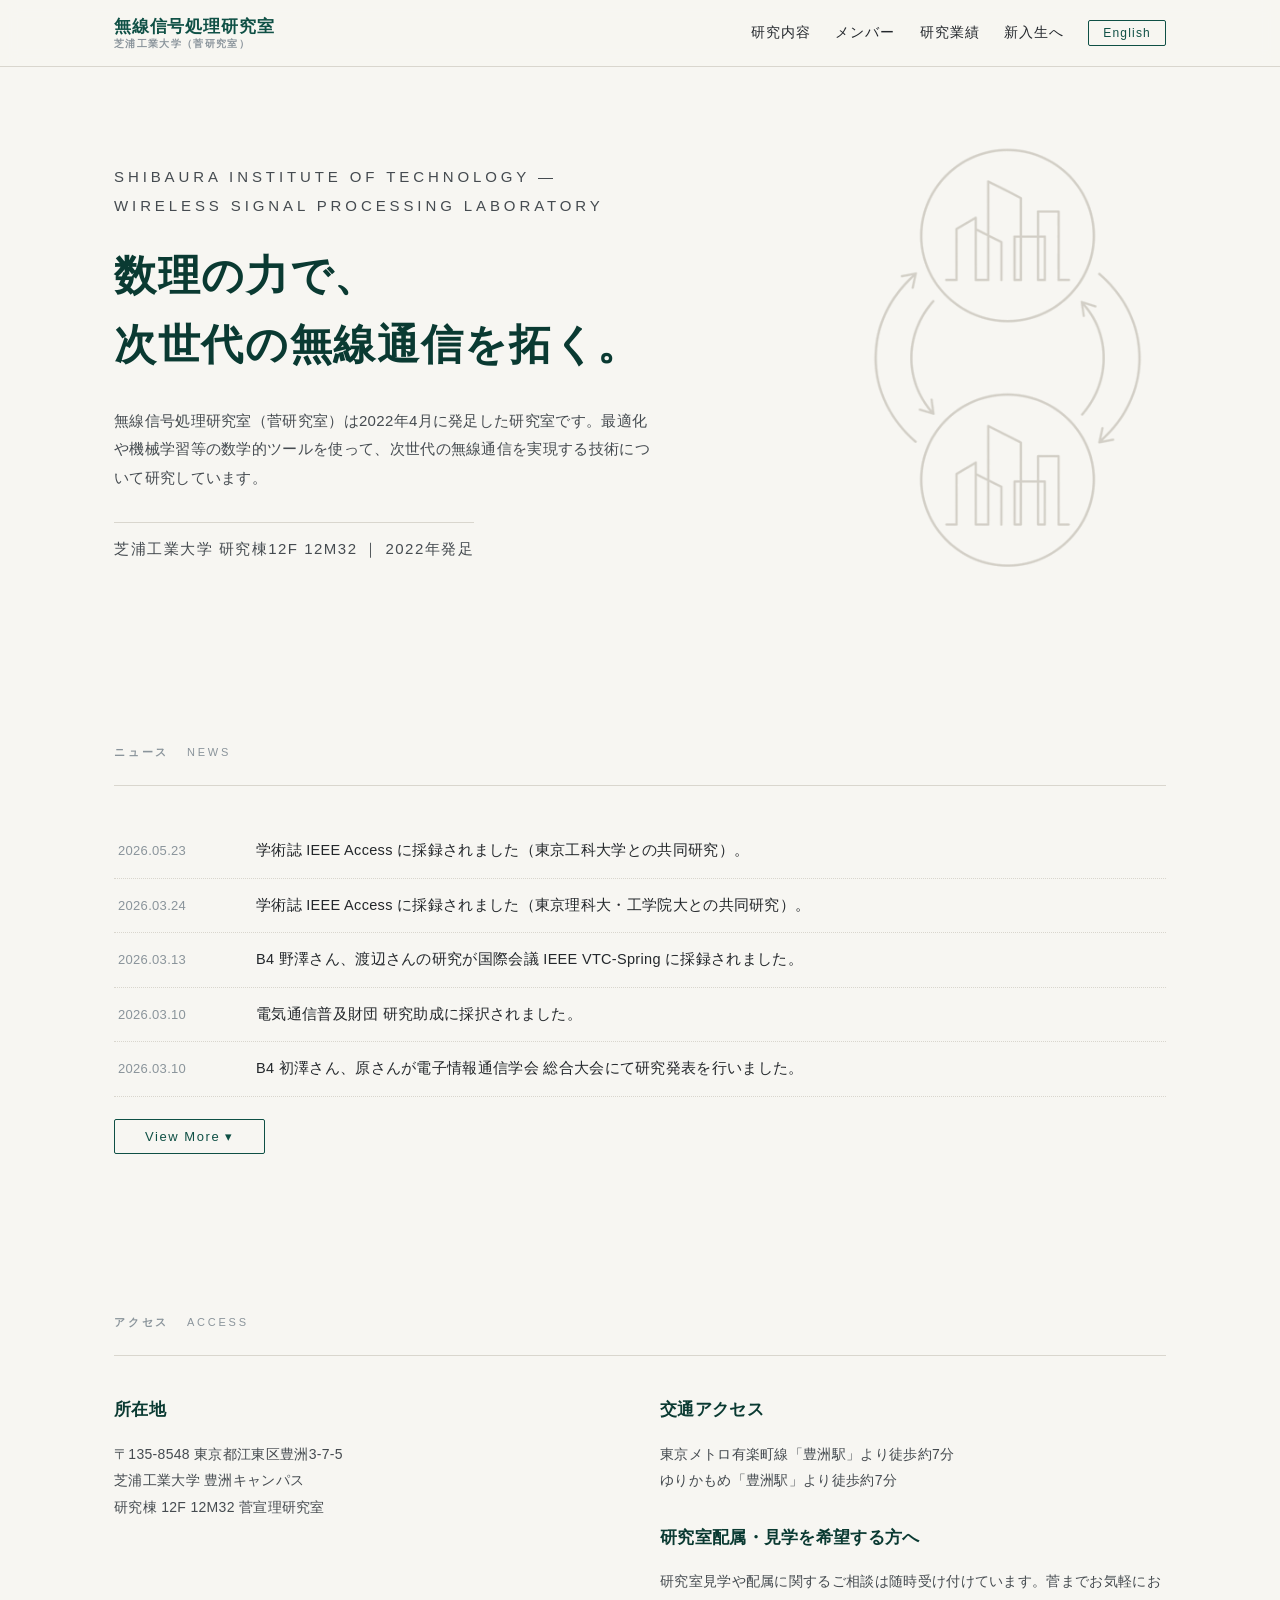
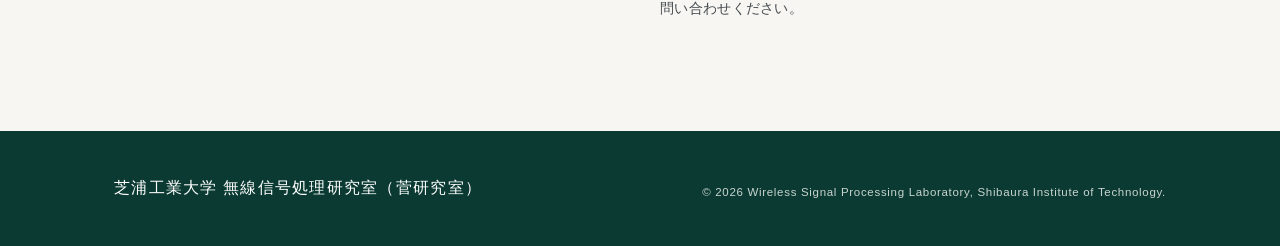
==== commit d4f768d8: "Add files via upload" ====
--- a/index.html
+++ b/index.html
@@ -29,14 +29,7 @@
 <main id="top">
 
 <div class="hero">
-    <svg class="hero-arcs" viewBox="0 0 520 520" aria-hidden="true">
-      <circle cx="440" cy="260" r="60"/>
-      <circle cx="440" cy="260" r="120"/>
-      <circle cx="440" cy="260" r="180"/>
-      <circle cx="440" cy="260" r="240"/>
-      <circle cx="440" cy="260" r="300"/>
-      <circle class="dot" cx="440" cy="260" r="4"/>
-    </svg>
+    <img class="hero-arcs" src="[data-uri]" alt="" aria-hidden="true">
     <p class="hero-eyebrow">SHIBAURA INSTITUTE OF TECHNOLOGY — WIRELESS SIGNAL PROCESSING LABORATORY</p>
     <h1>
       <span class="jp">数理の力で、<br>次世代の無線通信を拓く。</span>
--- a/style.css
+++ b/style.css
@@ -31,9 +31,7 @@
 
   /* hero with radio-wave arcs */
   .hero{position:relative;max-width:var(--max);margin:0 auto;padding:96px 24px 90px;overflow:hidden}
-  .hero-arcs{position:absolute;right:-60px;top:50%;transform:translateY(-50%);width:520px;height:520px;pointer-events:none;opacity:.55}
-  .hero-arcs circle{fill:none;stroke:var(--line);stroke-width:1}
-  .hero-arcs .dot{fill:var(--accent);stroke:none}
+  .hero-arcs{position:absolute;right:30px;top:50%;transform:translateY(-50%);height:440px;width:auto;pointer-events:none;opacity:.6}
   .hero-eyebrow{font-size:11.5px;letter-spacing:.26em;color:var(--accent);margin-bottom:22px}
   .hero h1{font-family:var(--serif);font-weight:600;font-size:clamp(27px,4.4vw,42px);line-height:1.65;color:var(--green-deep);letter-spacing:.04em;margin-bottom:26px;position:relative}
   .hero p{max-width:36em;color:#454b50;font-size:15px;position:relative}
@@ -157,10 +155,22 @@
   .ev-card .ev-month{font-family:var(--serif);font-size:13px;color:var(--accent);letter-spacing:.2em;margin-bottom:8px}
   .ev-card h3{font-family:var(--serif);font-size:16.5px;color:var(--green-deep);font-weight:600}
 
-  .photo-grid{display:grid;grid-template-columns:repeat(3,1fr);gap:20px}
   .photo-fig{margin:0}
   .photo-fig img{width:100%;aspect-ratio:4/3;object-fit:cover;display:block;border:1px solid var(--line);background:repeating-linear-gradient(45deg,#eceae4,#eceae4 12px,#f2f0ea 12px,#f2f0ea 24px)}
   .photo-fig figcaption{font-size:12.5px;color:var(--mist);margin-top:8px;letter-spacing:.04em}
+
+  /* ---- photo slideshow ---- */
+  .slideshow{position:relative;max-width:720px;margin:0 auto}
+  .slideshow .slides{position:relative;border:1px solid var(--line);background:#fff;overflow:hidden}
+  .slideshow .slide{display:none;margin:0}
+  .slideshow .slide.active{display:block;animation:slideFade .8s ease}
+  @keyframes slideFade{from{opacity:0}to{opacity:1}}
+  .slideshow .slide img{width:100%;aspect-ratio:16/10;object-fit:cover;display:block;background:repeating-linear-gradient(45deg,#eceae4,#eceae4 12px,#f2f0ea 12px,#f2f0ea 24px)}
+  .slideshow .slide figcaption{font-family:var(--serif);font-size:14px;color:var(--green-deep);letter-spacing:.06em;text-align:center;padding:12px 16px;border-top:1px solid var(--line)}
+  .slideshow .dots{display:flex;justify-content:center;gap:10px;margin-top:16px}
+  .slideshow .dot{width:9px;height:9px;border-radius:50%;border:1px solid var(--green);background:transparent;cursor:pointer;padding:0;transition:background .2s}
+  .slideshow .dot.active{background:var(--green)}
+  @media (prefers-reduced-motion:reduce){.slideshow .slide.active{animation:none}}
 
   .sub-head{font-family:var(--serif);font-size:19px;color:var(--green-deep);font-weight:600;letter-spacing:.08em;margin:52px 0 24px;border-left:4px solid var(--green);padding-left:12px}
   .sub-head:first-of-type{margin-top:36px}
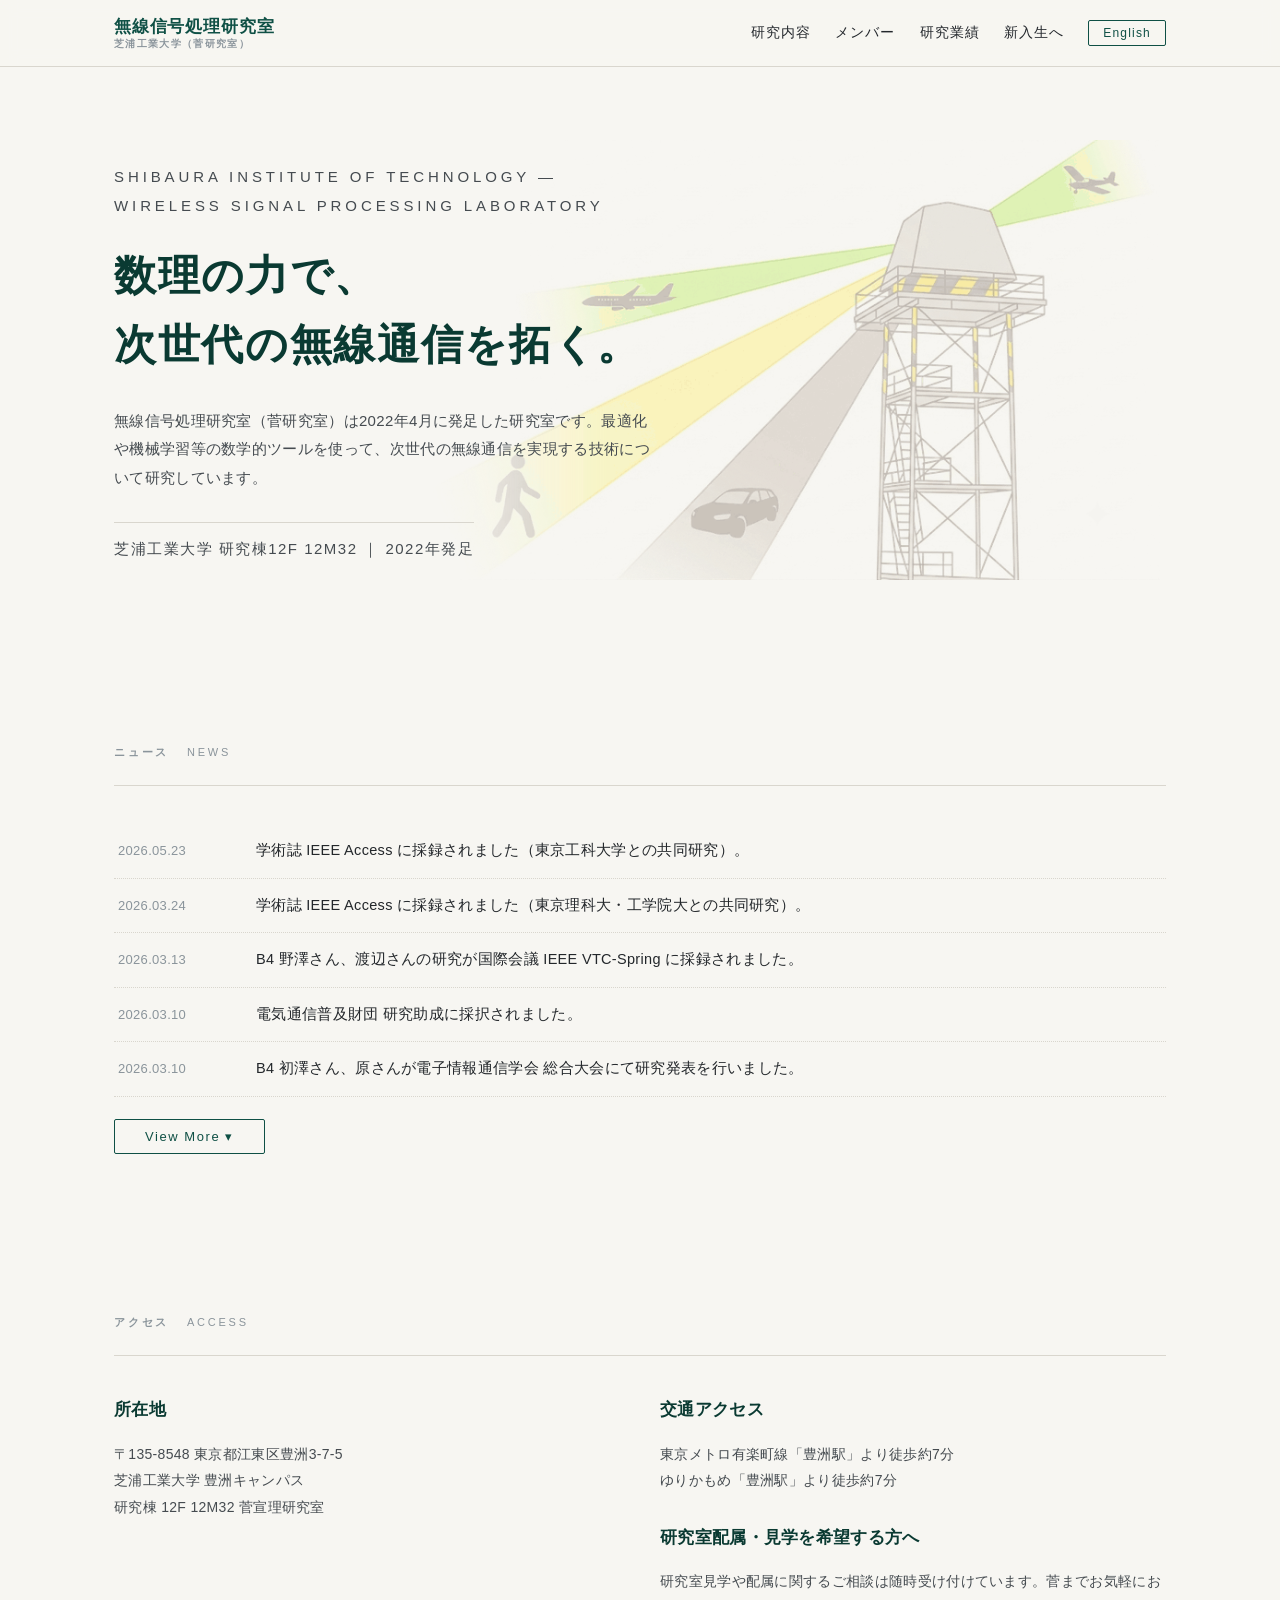
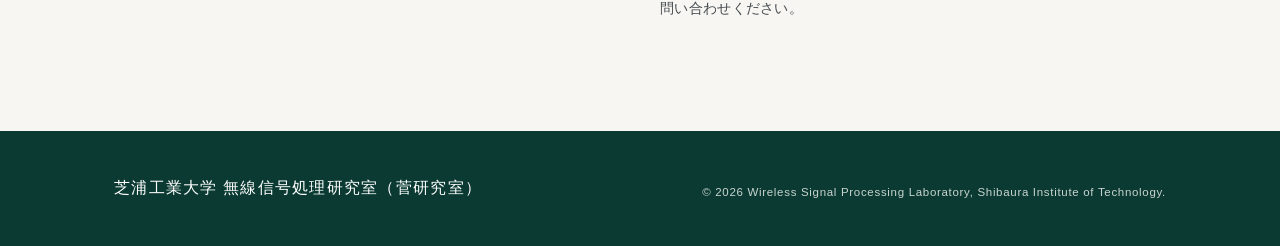
==== commit 9ab0dfe8: "Add files via upload" ====
--- a/index.html
+++ b/index.html
@@ -29,7 +29,7 @@
 <main id="top">
 
 <div class="hero">
-    <img class="hero-arcs" src="[data-uri]" alt="" aria-hidden="true">
+    <img class="hero-arcs" src="[data-uri]